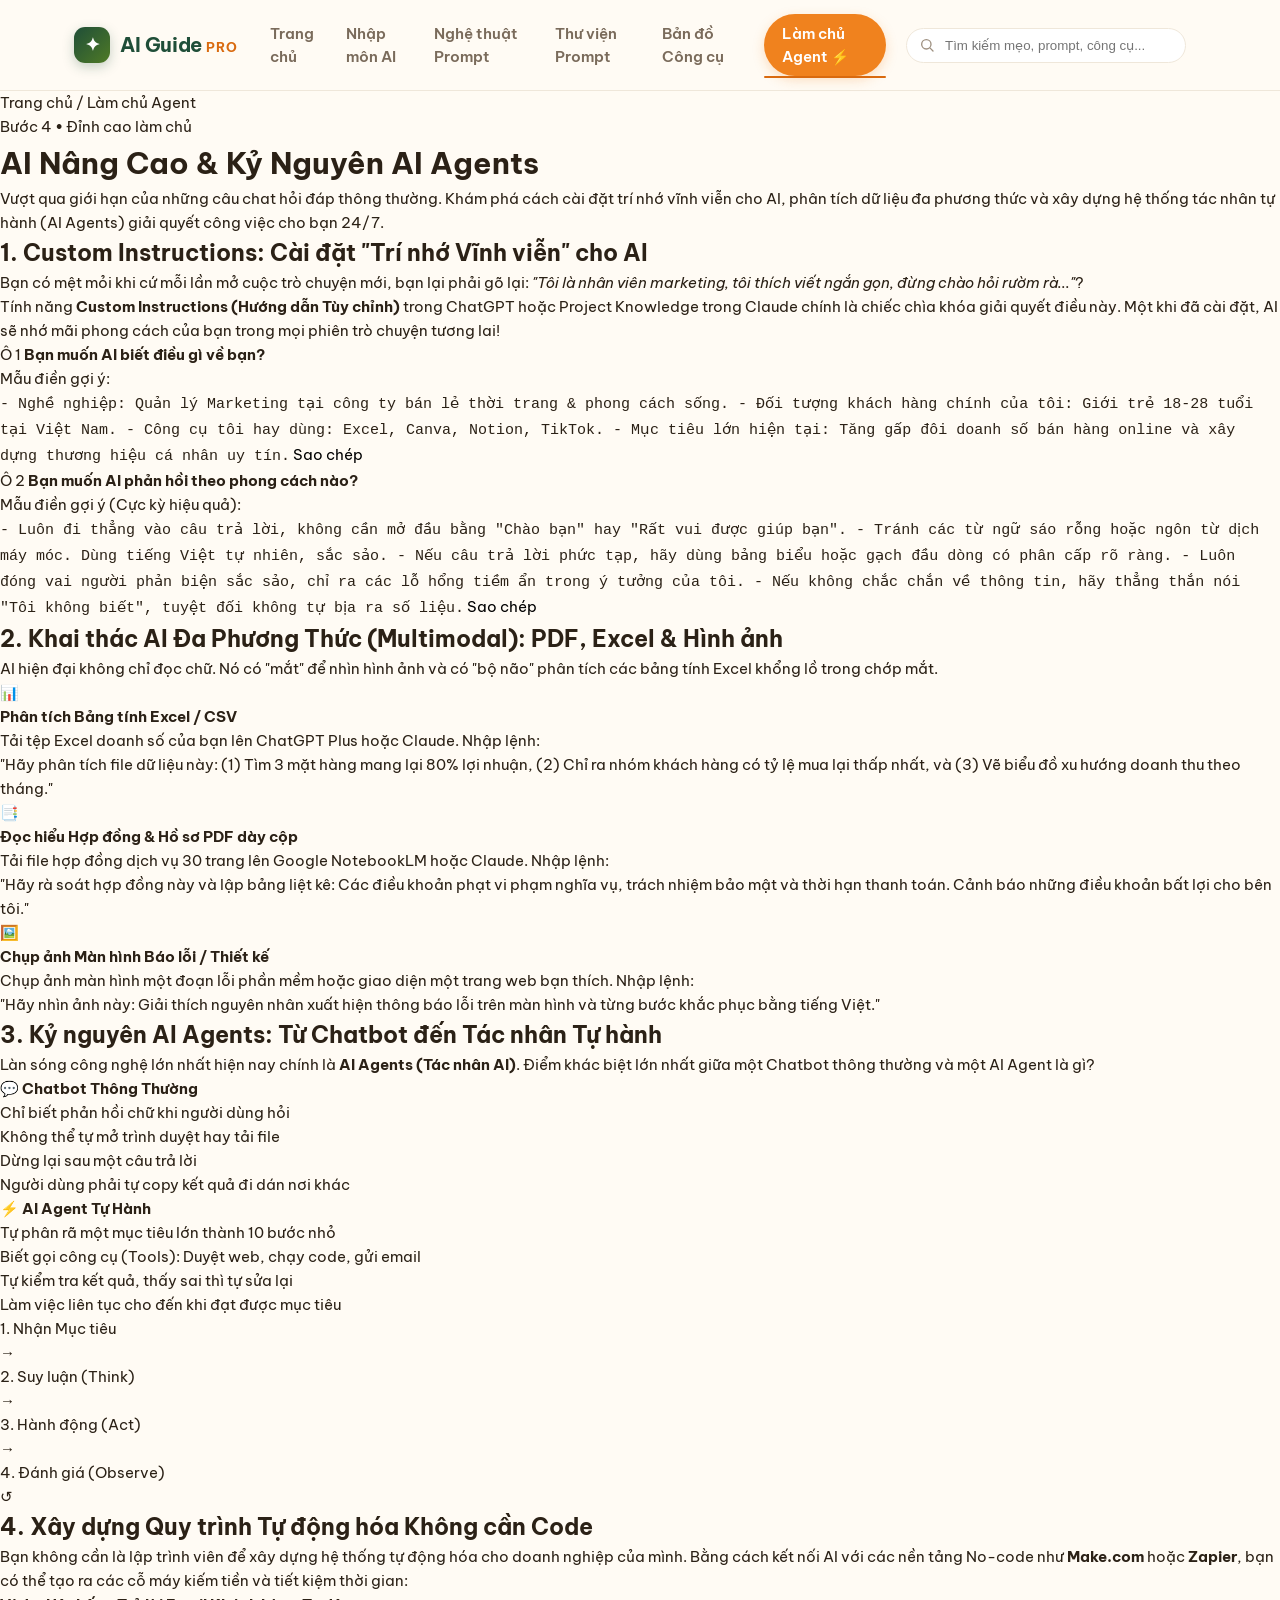
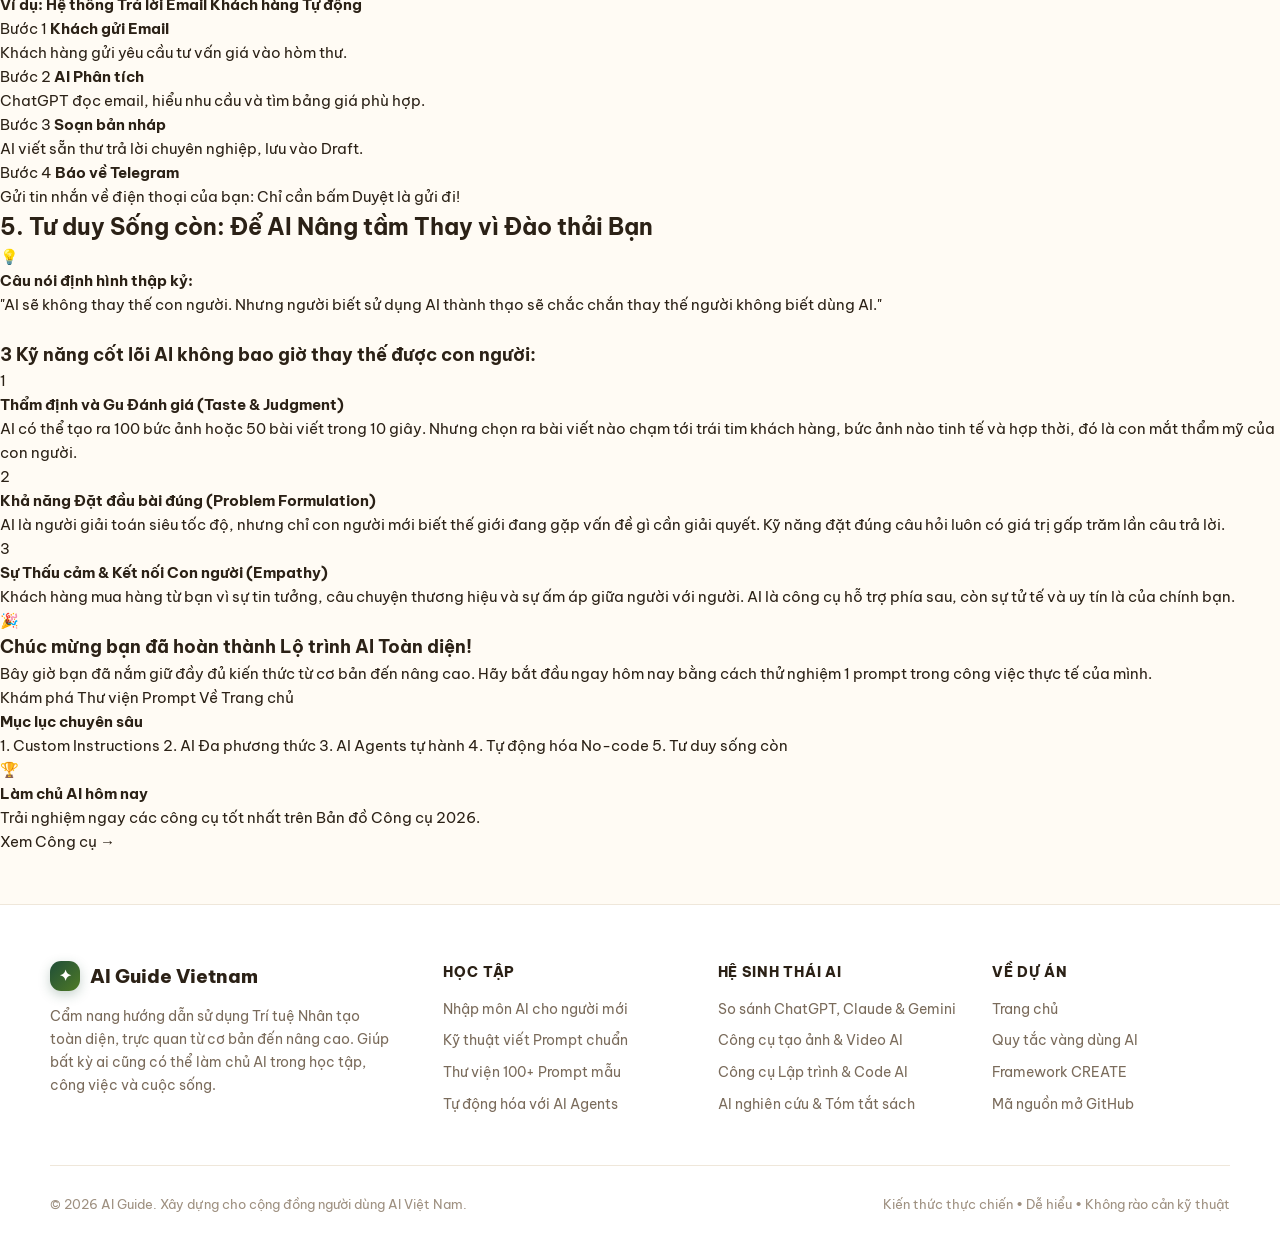
==== pages/advanced.html @ d4b8c60f "feat: complete comprehensive AI guide website with premiernuts UI/UX" ====
<!DOCTYPE html>
<html lang="vi">
<head>
  <meta charset="UTF-8">
  <meta name="viewport" content="width=device-width, initial-scale=1.0, maximum-scale=5.0">
  <title>Làm chủ AI Nâng Cao & AI Agents - AI Guide</title>
  <meta name="description" content="Hướng dẫn chuyên sâu về AI: Cài đặt Custom Instructions, phân tích file PDF & Excel, quy trình tự động hóa không cần code và làm chủ AI Agents tự hành.">
  <link rel="preconnect" href="https://fonts.googleapis.com">
  <link rel="preconnect" href="https://fonts.gstatic.com" crossorigin>
  <link href="https://fonts.googleapis.com/css2?family=Be+Vietnam+Pro:ital,wght@0,400;0,500;0,600;0,700;0,800;1,400;1,600&display=swap" rel="stylesheet">
  <link rel="stylesheet" href="../shared/styles.css">
</head>
<body>

  <!-- FULL-PAGE SPLASH LOADER -->
  <div id="page-loader">
    <div class="loader-box">
      <div class="loader-logo-wrap">
        <div class="brand-icon" style="width:68px;height:68px;font-size:32px;margin:0 auto;box-shadow:0 8px 24px rgba(240,130,30,0.25);">✦</div>
      </div>
      <div class="loader-bar-track">
        <div class="loader-bar-fill" id="loader-bar-fill"></div>
      </div>
      <div class="loader-pct" id="loader-pct">0%</div>
      <div class="loader-text">Đang tải Kiến thức Nâng cao...</div>
    </div>
  </div>

  <!-- SITE HEADER MOUNT -->
  <div id="site-header"></div>

  <!-- MAIN CONTENT -->
  <main class="wrap">

    <!-- PAGE HERO HEADER -->
    <header class="page-header">
      <div class="breadcrumbs">
        <a href="../index.html">Trang chủ</a>
        <span>/</span>
        <span class="curr">Làm chủ Agent</span>
      </div>
      <span class="badge-tag">Bước 4 • Đỉnh cao làm chủ</span>
      <h1 class="page-title">AI Nâng Cao & Kỷ Nguyên AI Agents</h1>
      <p class="page-lead">
        Vượt qua giới hạn của những câu chat hỏi đáp thông thường. Khám phá cách cài đặt trí nhớ vĩnh viễn cho AI, phân tích dữ liệu đa phương thức và xây dựng hệ thống tác nhân tự hành (AI Agents) giải quyết công việc cho bạn 24/7.
      </p>
    </header>

    <!-- CONTENT GRID -->
    <div class="content-grid">

      <!-- MAIN ARTICLE -->
      <article class="article-body">

        <!-- SECTION 1: CUSTOM INSTRUCTIONS -->
        <section id="custom-instructions" class="art-sec">
          <h2>1. Custom Instructions: Cài đặt "Trí nhớ Vĩnh viễn" cho AI</h2>
          <p>
            Bạn có mệt mỏi khi cứ mỗi lần mở cuộc trò chuyện mới, bạn lại phải gõ lại: <i>"Tôi là nhân viên marketing, tôi thích viết ngắn gọn, đừng chào hỏi rườm rà..."</i>?
          </p>
          <p>
            Tính năng <b>Custom Instructions (Hướng dẫn Tùy chỉnh)</b> trong ChatGPT hoặc Project Knowledge trong Claude chính là chiếc chìa khóa giải quyết điều này. Một khi đã cài đặt, AI sẽ nhớ mãi phong cách của bạn trong mọi phiên trò chuyện tương lai!
          </p>

          <div class="ci-guide-box">
            <div class="ci-card">
              <div class="ci-head">
                <span class="ci-num">Ô 1</span>
                <b>Bạn muốn AI biết điều gì về bạn?</b>
              </div>
              <p>Mẫu điền gợi ý:</p>
              <div class="prompt-snippet-box">
                <code>- Nghề nghiệp: Quản lý Marketing tại công ty bán lẻ thời trang & phong cách sống.
- Đối tượng khách hàng chính của tôi: Giới trẻ 18-28 tuổi tại Việt Nam.
- Công cụ tôi hay dùng: Excel, Canva, Notion, TikTok.
- Mục tiêu lớn hiện tại: Tăng gấp đôi doanh số bán hàng online và xây dựng thương hiệu cá nhân uy tín.</code>
                <button class="btn-sm-copy" onclick="copySnippet(this)">Sao chép</button>
              </div>
            </div>

            <div class="ci-card">
              <div class="ci-head">
                <span class="ci-num">Ô 2</span>
                <b>Bạn muốn AI phản hồi theo phong cách nào?</b>
              </div>
              <p>Mẫu điền gợi ý (Cực kỳ hiệu quả):</p>
              <div class="prompt-snippet-box">
                <code>- Luôn đi thẳng vào câu trả lời, không cần mở đầu bằng "Chào bạn" hay "Rất vui được giúp bạn".
- Tránh các từ ngữ sáo rỗng hoặc ngôn từ dịch máy móc. Dùng tiếng Việt tự nhiên, sắc sảo.
- Nếu câu trả lời phức tạp, hãy dùng bảng biểu hoặc gạch đầu dòng có phân cấp rõ ràng.
- Luôn đóng vai người phản biện sắc sảo, chỉ ra các lỗ hổng tiềm ẩn trong ý tưởng của tôi.
- Nếu không chắc chắn về thông tin, hãy thẳng thắn nói "Tôi không biết", tuyệt đối không tự bịa ra số liệu.</code>
                <button class="btn-sm-copy" onclick="copySnippet(this)">Sao chép</button>
              </div>
            </div>
          </div>
        </section>

        <!-- SECTION 2: MULTIMODAL AI -->
        <section id="multimodal" class="art-sec">
          <h2>2. Khai thác AI Đa Phương Thức (Multimodal): PDF, Excel & Hình ảnh</h2>
          <p>
            AI hiện đại không chỉ đọc chữ. Nó có "mắt" để nhìn hình ảnh và có "bộ não" phân tích các bảng tính Excel khổng lồ trong chớp mắt.
          </p>

          <div class="multi-grid">
            <div class="multi-card">
              <div class="mc-icon">📊</div>
              <h4>Phân tích Bảng tính Excel / CSV</h4>
              <p>Tải tệp Excel doanh số của bạn lên ChatGPT Plus hoặc Claude. Nhập lệnh:</p>
              <div class="mc-code">
                "Hãy phân tích file dữ liệu này: (1) Tìm 3 mặt hàng mang lại 80% lợi nhuận, (2) Chỉ ra nhóm khách hàng có tỷ lệ mua lại thấp nhất, và (3) Vẽ biểu đồ xu hướng doanh thu theo tháng."
              </div>
            </div>

            <div class="multi-card">
              <div class="mc-icon">📑</div>
              <h4>Đọc hiểu Hợp đồng & Hồ sơ PDF dày cộp</h4>
              <p>Tải file hợp đồng dịch vụ 30 trang lên Google NotebookLM hoặc Claude. Nhập lệnh:</p>
              <div class="mc-code">
                "Hãy rà soát hợp đồng này và lập bảng liệt kê: Các điều khoản phạt vi phạm nghĩa vụ, trách nhiệm bảo mật và thời hạn thanh toán. Cảnh báo những điều khoản bất lợi cho bên tôi."
              </div>
            </div>

            <div class="multi-card">
              <div class="mc-icon">🖼️</div>
              <h4>Chụp ảnh Màn hình Báo lỗi / Thiết kế</h4>
              <p>Chụp ảnh màn hình một đoạn lỗi phần mềm hoặc giao diện một trang web bạn thích. Nhập lệnh:</p>
              <div class="mc-code">
                "Hãy nhìn ảnh này: Giải thích nguyên nhân xuất hiện thông báo lỗi trên màn hình và từng bước khắc phục bằng tiếng Việt."
              </div>
            </div>
          </div>
        </section>

        <!-- SECTION 3: AI AGENTS -->
        <section id="ai-agents" class="art-sec">
          <h2>3. Kỷ nguyên AI Agents: Từ Chatbot đến Tác nhân Tự hành</h2>
          <p>
            Làn sóng công nghệ lớn nhất hiện nay chính là <b>AI Agents (Tác nhân AI)</b>. Điểm khác biệt lớn nhất giữa một Chatbot thông thường và một AI Agent là gì?
          </p>

          <div class="agent-compare-table">
            <div class="act-col chat">
              <h4>💬 Chatbot Thông Thường</h4>
              <ul>
                <li>Chỉ biết phản hồi chữ khi người dùng hỏi</li>
                <li>Không thể tự mở trình duyệt hay tải file</li>
                <li>Dừng lại sau một câu trả lời</li>
                <li>Người dùng phải tự copy kết quả đi dán nơi khác</li>
              </ul>
            </div>
            <div class="act-col agent">
              <h4>⚡ AI Agent Tự Hành</h4>
              <ul>
                <li>Tự phân rã một mục tiêu lớn thành 10 bước nhỏ</li>
                <li>Biết gọi công cụ (Tools): Duyệt web, chạy code, gửi email</li>
                <li>Tự kiểm tra kết quả, thấy sai thì tự sửa lại</li>
                <li>Làm việc liên tục cho đến khi đạt được mục tiêu</li>
              </ul>
            </div>
          </div>

          <div class="agent-loop-diagram">
            <div class="ald-step">1. Nhận Mục tiêu</div>
            <div class="ald-arrow">→</div>
            <div class="ald-step">2. Suy luận (Think)</div>
            <div class="ald-arrow">→</div>
            <div class="ald-step">3. Hành động (Act)</div>
            <div class="ald-arrow">→</div>
            <div class="ald-step">4. Đánh giá (Observe)</div>
            <div class="ald-arrow">↺</div>
          </div>
        </section>

        <!-- SECTION 4: NO-CODE AI WORKFLOWS -->
        <section id="no-code" class="art-sec">
          <h2>4. Xây dựng Quy trình Tự động hóa Không cần Code</h2>
          <p>
            Bạn không cần là lập trình viên để xây dựng hệ thống tự động hóa cho doanh nghiệp của mình. Bằng cách kết nối AI với các nền tảng No-code như <b>Make.com</b> hoặc <b>Zapier</b>, bạn có thể tạo ra các cỗ máy kiếm tiền và tiết kiệm thời gian:
          </p>

          <div class="workflow-sample-card">
            <h4>Ví dụ: Hệ thống Trả lời Email Khách hàng Tự động</h4>
            <div class="wf-flow">
              <div class="wf-node">
                <span class="wf-badge">Bước 1</span>
                <b>Khách gửi Email</b>
                <p>Khách hàng gửi yêu cầu tư vấn giá vào hòm thư.</p>
              </div>
              <div class="wf-node">
                <span class="wf-badge">Bước 2</span>
                <b>AI Phân tích</b>
                <p>ChatGPT đọc email, hiểu nhu cầu và tìm bảng giá phù hợp.</p>
              </div>
              <div class="wf-node">
                <span class="wf-badge">Bước 3</span>
                <b>Soạn bản nháp</b>
                <p>AI viết sẵn thư trả lời chuyên nghiệp, lưu vào Draft.</p>
              </div>
              <div class="wf-node">
                <span class="wf-badge">Bước 4</span>
                <b>Báo về Telegram</b>
                <p>Gửi tin nhắn về điện thoại của bạn: Chỉ cần bấm Duyệt là gửi đi!</p>
              </div>
            </div>
          </div>
        </section>

        <!-- SECTION 5: THƯƠNG HIỆU CÁ NHÂN & TƯ DUY KỶ NGUYÊN AI -->
        <section id="tu-duy" class="art-sec">
          <h2>5. Tư duy Sống còn: Để AI Nâng tầm Thay vì Đào thải Bạn</h2>
          <div class="callout success">
            <div class="callout-icon">💡</div>
            <div class="callout-content">
              <b>Câu nói định hình thập kỷ:</b>
              <p>"AI sẽ không thay thế con người. Nhưng người biết sử dụng AI thành thạo sẽ chắc chắn thay thế người không biết dùng AI."</p>
            </div>
          </div>

          <h3 style="margin-top:24px;">3 Kỹ năng cốt lõi AI không bao giờ thay thế được con người:</h3>
          <div class="skills-future-grid">
            <div class="sf-card">
              <span class="sf-num">1</span>
              <h4>Thẩm định và Gu Đánh giá (Taste & Judgment)</h4>
              <p>AI có thể tạo ra 100 bức ảnh hoặc 50 bài viết trong 10 giây. Nhưng chọn ra bài viết nào chạm tới trái tim khách hàng, bức ảnh nào tinh tế và hợp thời, đó là con mắt thẩm mỹ của con người.</p>
            </div>

            <div class="sf-card">
              <span class="sf-num">2</span>
              <h4>Khả năng Đặt đầu bài đúng (Problem Formulation)</h4>
              <p>AI là người giải toán siêu tốc độ, nhưng chỉ con người mới biết thế giới đang gặp vấn đề gì cần giải quyết. Kỹ năng đặt đúng câu hỏi luôn có giá trị gấp trăm lần câu trả lời.</p>
            </div>

            <div class="sf-card">
              <span class="sf-num">3</span>
              <h4>Sự Thấu cảm & Kết nối Con người (Empathy)</h4>
              <p>Khách hàng mua hàng từ bạn vì sự tin tưởng, câu chuyện thương hiệu và sự ấm áp giữa người với người. AI là công cụ hỗ trợ phía sau, còn sự tử tế và uy tín là của chính bạn.</p>
            </div>
          </div>
        </section>

        <!-- COMPLETION CONGRATS CARD -->
        <div class="congrats-card">
          <div class="cc-icon">🎉</div>
          <h3>Chúc mừng bạn đã hoàn thành Lộ trình AI Toàn diện!</h3>
          <p>Bây giờ bạn đã nắm giữ đầy đủ kiến thức từ cơ bản đến nâng cao. Hãy bắt đầu ngay hôm nay bằng cách thử nghiệm 1 prompt trong công việc thực tế của mình.</p>
          <div class="cc-actions">
            <a href="prompt-library.html" class="btn btn-primary">Khám phá Thư viện Prompt</a>
            <a href="../index.html" class="btn btn-secondary">Về Trang chủ</a>
          </div>
        </div>

      </article>

      <!-- SIDEBAR TOC -->
      <aside class="sidebar-toc">
        <div class="toc-sticky">
          <h4 class="toc-title">Mục lục chuyên sâu</h4>
          <nav class="toc-links">
            <a href="#custom-instructions" class="toc-link">1. Custom Instructions</a>
            <a href="#multimodal" class="toc-link">2. AI Đa phương thức</a>
            <a href="#ai-agents" class="toc-link">3. AI Agents tự hành</a>
            <a href="#no-code" class="toc-link">4. Tự động hóa No-code</a>
            <a href="#tu-duy" class="toc-link">5. Tư duy sống còn</a>
          </nav>

          <div class="sidebar-help-card">
            <div class="sh-icon">🏆</div>
            <b>Làm chủ AI hôm nay</b>
            <p>Trải nghiệm ngay các công cụ tốt nhất trên Bản đồ Công cụ 2026.</p>
            <a href="tools.html" class="sh-btn">Xem Công cụ →</a>
          </div>
        </div>
      </aside>

    </div>

  </main>

  <!-- SITE FOOTER MOUNT -->
  <div id="site-footer"></div>

  <!-- MOBILE BOTTOM NAV MOUNT -->
  <div id="site-bottom-nav"></div>

  <!-- SCRIPTS -->
  <script src="../shared/site-shell.js"></script>
  <script>
    function copySnippet(btn) {
      const code = btn.previousElementSibling?.textContent;
      if (code) {
        copyText(code.trim(), 'Đã sao chép cấu hình vào bộ nhớ tạm!');
      }
    }
  </script>
</body>
</html>
---- shared/styles.css ----
/* ===================================================================
   AI GUIDE - DESIGN SYSTEM & GLOBAL STYLES
   Inspired by premiernuts.vn: Warm cream theme, forest green & orange accents,
   clean typography, card layouts, mobile floating bottom nav & splash loader.
   =================================================================== */

:root {
  --cream: #FFFBF4;
  --paper: #FFFFFF;
  --line: #EFE7DA;
  --line-strong: #E2D7C5;
  --ink: #2B2116;
  --ink-soft: #7A6B5B;
  --ink-light: #9E9080;
  
  --green-dark: #1F4E38;
  --green: #4F7A26;
  --green-mist: #EBF5DF;
  --green-light: #F4F9EE;
  
  --orange: #F0821E;
  --orange-dark: #D96A0F;
  --orange-light: #FFF3E0;
  --orange-mist: #FDEED9;

  --purple-mist: #F4EDFD;
  --purple-dark: #6D28D9;
  --blue-mist: #E8F4FD;
  --blue-dark: #0369A1;
  --gold-mist: #FEF9E7;
  
  --shadow-sm: 0 2px 8px -2px rgba(43, 33, 22, 0.06);
  --shadow: 0 10px 30px -10px rgba(43, 33, 22, 0.08), 0 2px 6px -2px rgba(43, 33, 22, 0.04);
  --shadow-hover: 0 16px 36px -12px rgba(43, 33, 22, 0.14), 0 4px 10px -3px rgba(43, 33, 22, 0.06);
  --radius-sm: 10px;
  --radius-md: 16px;
  --radius-lg: 24px;
  --radius-full: 999px;
}

/* ---------- RESET & BASE ---------- */
*, *::before, *::after {
  box-sizing: border-box;
  margin: 0;
  padding: 0;
}

html {
  scroll-behavior: smooth;
  -webkit-text-size-adjust: 100%;
}

body {
  font-family: 'Be Vietnam Pro', -apple-system, BlinkMacSystemFont, 'Segoe UI', Roboto, sans-serif;
  background: var(--cream);
  color: var(--ink);
  line-height: 1.6;
  font-size: 15px;
  -webkit-font-smoothing: antialiased;
  -moz-osx-font-smoothing: grayscale;
  padding-bottom: 78px;
}

a {
  color: inherit;
  text-decoration: none;
}

button {
  font: inherit;
  border: none;
  background: none;
  cursor: pointer;
}

img, svg {
  display: block;
}

/* ================= FULL-PAGE SPLASH LOADER ================= */
#page-loader {
  position: fixed;
  top: 0; left: 0; right: 0; bottom: 0;
  width: 100vw;
  height: 100vh;
  height: 100dvh;
  z-index: 100000;
  background: var(--cream);
  display: flex;
  align-items: center;
  justify-content: center;
  flex-direction: column;
  box-sizing: border-box;
  transition: opacity 0.4s cubic-bezier(0.4, 0, 0.2, 1), transform 0.4s cubic-bezier(0.4, 0, 0.2, 1), visibility 0.4s;
  visibility: visible;
  opacity: 1;
  pointer-events: auto;
}

#page-loader.loader-hidden {
  opacity: 0;
  transform: scale(1.03);
  visibility: hidden;
  pointer-events: none;
}

.loader-box {
  display: flex;
  flex-direction: column;
  align-items: center;
  text-align: center;
  padding: 24px;
  max-width: 320px;
  margin-top: -55px; /* Optical center lift */
}

@media (min-width: 840px) {
  .loader-box { margin-top: -6vh; }
}

.loader-logo-wrap {
  position: relative;
  margin-bottom: 22px;
}

.loader-logo {
  height: 72px;
  width: auto;
  aspect-ratio: 487 / 234;
  object-fit: contain;
  animation: loaderPulse 1.6s ease-in-out infinite;
}

@media (min-width: 840px) {
  .loader-logo { height: 84px; }
}

@keyframes loaderPulse {
  0%, 100% { transform: scale(1); filter: drop-shadow(0 4px 10px rgba(43,33,22,0.06)); }
  50% { transform: scale(1.05); filter: drop-shadow(0 8px 18px rgba(240,130,30,0.22)); }
}

.loader-bar-track {
  width: 190px;
  height: 7px;
  background: rgba(43, 33, 22, 0.08);
  border-radius: 999px;
  overflow: hidden;
  margin-bottom: 12px;
  box-shadow: inset 0 1px 2px rgba(0,0,0,0.06);
}

.loader-bar-fill {
  height: 100%;
  width: 0%;
  background: linear-gradient(90deg, var(--orange), var(--green));
  border-radius: 999px;
  box-shadow: 0 0 8px rgba(240, 130, 30, 0.4);
  transition: width 0.08s linear;
}

.loader-pct {
  font-size: 23px;
  font-weight: 800;
  color: var(--orange-dark);
  letter-spacing: -0.02em;
  line-height: 1;
  font-feature-settings: "tnum";
  font-variant-numeric: tabular-nums;
  margin-bottom: 6px;
}

.loader-text {
  font-size: 13.5px;
  font-weight: 600;
  color: var(--ink-soft);
  letter-spacing: 0.04em;
  margin: 0;
}

/* ---------- APP TOP PROGRESS BAR ---------- */
#app-progress-bar {
  position: fixed;
  top: 0; left: 0;
  height: 3px;
  width: 0%;
  background: linear-gradient(90deg, var(--orange), var(--green));
  z-index: 9999;
  pointer-events: none;
  box-shadow: 0 0 10px rgba(240,130,30,0.5);
  transition: width 0.28s cubic-bezier(0.4, 0, 0.2, 1), opacity 0.25s ease;
}

/* ---------- TOAST NOTIFICATION ---------- */
.toast-wrap {
  position: fixed;
  bottom: 88px;
  left: 50%;
  transform: translateX(-50%) translateY(20px);
  z-index: 99999;
  background: var(--ink);
  color: #fff;
  padding: 12px 20px;
  border-radius: 999px;
  font-size: 13.5px;
  font-weight: 600;
  display: flex;
  align-items: center;
  gap: 10px;
  box-shadow: 0 12px 30px rgba(0,0,0,0.22);
  opacity: 0;
  pointer-events: none;
  transition: all 0.25s cubic-bezier(0.2, 0.8, 0.2, 1);
}

.toast-wrap.is-visible {
  opacity: 1;
  transform: translateX(-50%) translateY(0);
}

.toast-wrap svg {
  color: #8FC53E;
  flex-shrink: 0;
}

/* ================= HEADER ================= */
header.site {
  position: sticky;
  top: 0;
  z-index: 80;
  background: rgba(255, 251, 244, 0.94);
  border-bottom: 1px solid var(--line);
  backdrop-filter: blur(12px);
  -webkit-backdrop-filter: blur(12px);
  transition: all 0.25s ease;
}

.header-row {
  max-width: 1180px;
  margin: 0 auto;
  padding: 14px 24px;
  display: flex;
  align-items: center;
  gap: 20px;
  position: relative;
}

.brand {
  display: flex;
  align-items: center;
  gap: 10px;
  flex-shrink: 0;
  font-weight: 800;
  font-size: 20px;
  letter-spacing: -0.02em;
  color: var(--ink);
}

.brand-icon {
  width: 36px;
  height: 36px;
  border-radius: 11px;
  background: linear-gradient(135deg, var(--green-dark), var(--green));
  color: #fff;
  display: flex;
  align-items: center;
  justify-content: center;
  font-size: 18px;
  box-shadow: 0 4px 12px rgba(31, 78, 56, 0.25);
}

.brand-name {
  display: flex;
  align-items: baseline;
  gap: 4px;
}

.brand-name b {
  color: var(--green-dark);
}

.brand-name span {
  font-size: 13px;
  font-weight: 700;
  color: var(--orange-dark);
  text-transform: uppercase;
  letter-spacing: 0.08em;
}

nav.main-nav {
  display: none;
  align-items: center;
  gap: 24px;
  font-weight: 600;
  font-size: 14.5px;
  color: var(--ink-soft);
  margin-left: 10px;
}

nav.main-nav a {
  padding: 6px 2px;
  position: relative;
  transition: color 0.2s ease;
}

nav.main-nav a:hover,
nav.main-nav a.active {
  color: var(--orange-dark);
}

nav.main-nav a.active::after {
  content: "";
  position: absolute;
  bottom: -2px;
  left: 0; right: 0;
  height: 2px;
  background: var(--orange-dark);
  border-radius: 999px;
}

nav.main-nav a.cta-nav {
  background: var(--orange);
  color: #fff !important;
  padding: 8px 18px;
  border-radius: 999px;
  box-shadow: 0 4px 12px rgba(240, 130, 30, 0.25);
  transition: background 0.2s ease, transform 0.2s ease;
}

nav.main-nav a.cta-nav:hover {
  background: var(--orange-dark);
  transform: translateY(-1px);
}

/* Header Search */
.search-box {
  margin-left: auto;
  position: relative;
  width: 100%;
  max-width: 280px;
  display: flex;
  align-items: center;
}

.search-box input {
  width: 100%;
  background: var(--paper);
  border: 1px solid var(--line);
  border-radius: 999px;
  padding: 9px 16px 9px 38px;
  font: 500 13.5px inherit;
  color: var(--ink);
  outline: none;
  transition: border-color 0.2s ease, box-shadow 0.2s ease;
}

.search-box input:focus {
  border-color: var(--orange);
  box-shadow: 0 0 0 3px rgba(240, 130, 30, 0.15);
}

.search-box > svg {
  position: absolute;
  left: 13px;
  color: var(--ink-light);
  pointer-events: none;
}

.search-suggestions {
  position: absolute;
  top: calc(100% + 8px);
  left: 0;
  right: 0;
  background: var(--paper);
  border: 1px solid var(--line);
  border-radius: var(--radius-md);
  padding: 8px 0;
  box-shadow: var(--shadow-hover);
  z-index: 100;
  max-height: 340px;
  overflow-y: auto;
}

.search-suggestion-item {
  display: flex;
  align-items: center;
  justify-content: space-between;
  padding: 10px 16px;
  font-size: 13.5px;
  color: var(--ink);
  cursor: pointer;
  transition: background 0.15s ease;
}

.search-suggestion-item:hover,
.search-suggestion-item.is-selected {
  background: var(--cream);
  color: var(--orange-dark);
}

.search-suggestion-item span.s-tag {
  font-size: 11px;
  font-weight: 700;
  color: var(--ink-soft);
  background: var(--line);
  padding: 2px 8px;
  border-radius: 999px;
}

.header-actions {
  display: flex;
  align-items: center;
  gap: 10px;
}

.mobile-search-btn {
  display: flex;
  align-items: center;
  justify-content: center;
  width: 40px;
  height: 40px;
  border-radius: 50%;
  color: var(--ink);
}

@media (min-width: 840px) {
  nav.main-nav { display: flex; }
  .mobile-search-btn { display: none; }
}

@media (max-width: 839px) {
  .brand { margin-right: auto; }
  .search-box {
    display: none;
    position: absolute;
    top: calc(100% + 4px);
    left: 16px; right: 16px;
    max-width: none;
    z-index: 90;
    box-shadow: var(--shadow);
  }
  .search-box.is-open { display: flex; }
}

/* ================= MOBILE BOTTOM NAV ================= */
.bottom-nav {
  position: fixed;
  bottom: calc(18px + env(safe-area-inset-bottom, 0px));
  left: 50%;
  transform: translateX(-50%);
  z-index: 75;
  display: flex;
  justify-content: space-between;
  align-items: center;
  width: min(92%, 430px);
  background: rgba(255, 255, 255, 0.96);
  border: 1px solid var(--line);
  border-radius: 20px;
  padding: 8px 12px;
  box-shadow: 0 8px 24px -6px rgba(43, 33, 22, 0.18), 0 2px 6px -2px rgba(43, 33, 22, 0.08);
  backdrop-filter: blur(12px);
  -webkit-backdrop-filter: blur(12px);
  transition: transform 0.3s cubic-bezier(0.4, 0, 0.2, 1);
}

.bottom-nav.nav-hidden {
  transform: translate(-50%, calc(100% + 32px));
}

.bn-item {
  display: flex;
  flex-direction: column;
  align-items: center;
  justify-content: center;
  gap: 4px;
  font-size: 11px;
  font-weight: 700;
  color: var(--ink-soft);
  flex: 1;
  padding: 4px 0;
  transition: color 0.18s ease;
}

.bn-item svg {
  width: 19px;
  height: 19px;
  transition: transform 0.2s ease;
}

.bn-item.active {
  color: var(--orange-dark);
}

.bn-item.active svg {
  transform: scale(1.12);
}

@media (max-width: 839px) {
  body { padding-bottom: calc(88px + env(safe-area-inset-bottom, 0px)); }
}

@media (min-width: 840px) {
  .bottom-nav { display: none; }
  body { padding-bottom: 0; }
}

/* ================= SECTION COMMON ================= */
.sec {
  padding: 36px 24px;
  max-width: 1180px;
  margin: 0 auto;
}

.sec-head {
  display: flex;
  align-items: flex-end;
  justify-content: space-between;
  gap: 16px;
  margin-bottom: 24px;
}

.sec-head h2 {
  font-size: clamp(24px, 3.5vw, 34px);
  font-weight: 800;
  letter-spacing: -0.02em;
  line-height: 1.18;
  color: var(--ink);
}

.sec-head p {
  color: var(--ink-soft);
  font-size: 15px;
  margin-top: 6px;
  max-width: 620px;
}

.detail-kicker {
  font-size: 12px;
  font-weight: 800;
  letter-spacing: 0.12em;
  color: var(--orange-dark);
  text-transform: uppercase;
  display: block;
  margin-bottom: 6px;
}

.see-all {
  font-size: 14px;
  font-weight: 700;
  color: var(--orange-dark);
  white-space: nowrap;
  display: inline-flex;
  align-items: center;
  gap: 4px;
  transition: transform 0.2s ease;
}

.see-all:hover {
  transform: translateX(3px);
}

@media (max-width: 839px) {
  .sec { padding: 26px 18px; }
  .sec-head { flex-direction: column; align-items: flex-start; gap: 10px; margin-bottom: 16px; }
  .sec-head h2 { font-size: 20px; line-height: 1.28; }
  .sec-head p { font-size: 13.5px; }
}

/* Buttons */
.cta-btn {
  display: inline-flex;
  align-items: center;
  justify-content: center;
  gap: 8px;
  background: var(--orange);
  color: #fff;
  font-size: 14px;
  font-weight: 700;
  padding: 12px 22px;
  border-radius: var(--radius-full);
  box-shadow: 0 4px 14px rgba(240, 130, 30, 0.28);
  transition: all 0.2s cubic-bezier(0.4, 0, 0.2, 1);
}

.cta-btn:hover {
  background: var(--orange-dark);
  transform: translateY(-2px);
  box-shadow: 0 8px 20px rgba(240, 130, 30, 0.35);
}

.cta-btn.secondary {
  background: var(--paper);
  color: var(--ink);
  border: 1px solid var(--line);
  box-shadow: var(--shadow-sm);
}

.cta-btn.secondary:hover {
  background: var(--cream);
  border-color: var(--line-strong);
  color: var(--orange-dark);
}

.cta-btn.green {
  background: var(--green-dark);
  box-shadow: 0 4px 14px rgba(31, 78, 56, 0.25);
}

.cta-btn.green:hover {
  background: #173d2b;
}

/* ================= HERO SECTION ================= */
.hero {
  padding: 24px 24px 8px;
  max-width: 1180px;
  margin: 0 auto;
}

.hero-card {
  position: relative;
  overflow: hidden;
  background: var(--green-dark);
  border-radius: 32px;
  display: grid;
  grid-template-columns: 1fr;
  align-items: center;
  padding: 40px 28px 0;
  animation: heroEnter 0.7s cubic-bezier(0.2, 0.75, 0.25, 1) both;
}

.hero-card::before {
  content: "";
  position: absolute;
  inset: 0;
  background:
    radial-gradient(580px 380px at 85% 20%, rgba(143, 197, 62, 0.55), transparent 60%),
    radial-gradient(420px 300px at 10% 90%, rgba(240, 130, 30, 0.35), transparent 65%);
}

.hero-text {
  position: relative;
  z-index: 2;
  color: #fff;
  max-width: 540px;
}

.hero-badge {
  display: inline-flex;
  align-items: center;
  gap: 8px;
  background: rgba(255, 255, 255, 0.14);
  border: 1px solid rgba(255, 255, 255, 0.3);
  padding: 7px 14px 7px 8px;
  border-radius: var(--radius-full);
  font-size: 13px;
  font-weight: 600;
  margin-bottom: 18px;
}

.hero-badge span.spark {
  width: 22px;
  height: 22px;
  border-radius: 50%;
  background: var(--orange);
  display: flex;
  align-items: center;
  justify-content: center;
  font-size: 12px;
}

.hero-text h1 {
  font-size: clamp(32px, 5vw, 48px);
  line-height: 1.12;
  font-weight: 800;
  letter-spacing: -0.025em;
  margin-bottom: 16px;
}

.hero-text p {
  font-size: 16px;
  line-height: 1.65;
  color: rgba(255, 255, 255, 0.85);
  margin-bottom: 26px;
}

.hero-ctas {
  display: flex;
  gap: 12px;
  flex-wrap: wrap;
  margin-bottom: 34px;
}

.hero-ctas .cta-btn.light {
  background: #fff;
  color: var(--green-dark);
}

.hero-ctas .cta-btn.light:hover {
  background: #f4fbf5;
}

.hero-ctas .cta-btn.outline {
  background: transparent;
  color: #fff;
  border: 1.5px solid rgba(255, 255, 255, 0.5);
  box-shadow: none;
}

.hero-ctas .cta-btn.outline:hover {
  background: rgba(255, 255, 255, 0.1);
  border-color: #fff;
}

.hero-stats {
  display: flex;
  gap: 28px;
  flex-wrap: wrap;
  position: relative;
  z-index: 2;
}

.hero-stats div b {
  display: block;
  font-size: 22px;
  font-weight: 800;
  color: #fff;
}

.hero-stats div span {
  font-size: 12.5px;
  color: rgba(255, 255, 255, 0.75);
}

.hero-art {
  position: relative;
  z-index: 2;
  height: 240px;
  display: flex;
  align-items: flex-end;
  justify-content: center;
}

.hero-art svg {
  max-width: 100%;
  height: auto;
}

@media (min-width: 840px) {
  .hero-btn-mobile { display: none !important; }
  .hero-quick-cats { display: none !important; }
  .hero-card {
    grid-template-columns: 1.1fr 0.9fr;
    padding: 34px 24px 34px 52px;
    min-height: 420px;
  }
  .hero-art { height: 100%; margin-top: 0; }
}

/* Mobile Hero Banner & Quick Launcher */
@media (max-width: 839px) {
  .hero-btn-desktop { display: none !important; }
  .hero-btn-mobile { display: inline-flex !important; }
  .hero { padding: 12px 16px 0; }
  .hero-card {
    display: flex;
    flex-direction: row;
    align-items: center;
    justify-content: space-between;
    gap: 12px;
    padding: 14px 18px;
    min-height: 112px;
    border-radius: 20px;
    position: relative;
    overflow: hidden;
  }
  .hero-text {
    flex: 1;
    min-width: 0;
    z-index: 2;
    display: flex;
    flex-direction: column;
    align-items: flex-start;
  }
  .hero-badge {
    font-size: 10px;
    font-weight: 700;
    padding: 3px 8px 3px 6px;
    margin-bottom: 5px;
    gap: 5px;
    border-radius: 999px;
  }
  .hero-badge span.spark { width: 14px; height: 14px; font-size: 9px; }
  .hero-text h1 {
    font-size: 15px;
    line-height: 1.25;
    font-weight: 800;
    letter-spacing: -0.02em;
    margin: 0 0 7px;
    color: #fff;
  }
  .hero-text p { display: none; }
  .hero-ctas { margin-bottom: 0; gap: 0; }
  .hero-ctas .cta-btn.light {
    font-size: 11px;
    font-weight: 700;
    padding: 5px 12px;
    border-radius: 999px;
  }
  .hero-ctas .cta-btn.outline { display: none; }
  .hero-stats { display: none; }
  .hero-art {
    position: relative;
    z-index: 2;
    width: 86px;
    height: 80px;
    margin: 0;
    display: flex;
    align-items: center;
    justify-content: center;
    flex-shrink: 0;
  }
  .hero-art svg {
    width: 86px;
    height: 80px;
    object-fit: contain;
    transform: scale(1.15);
  }

  /* Quick Launcher Icons */
  .hero-quick-cats {
    display: flex;
    justify-content: space-between;
    align-items: flex-start;
    gap: 8px;
    padding: 14px 2px 4px;
    overflow-x: auto;
    scrollbar-width: none;
    -webkit-overflow-scrolling: touch;
  }
  .hero-quick-cats::-webkit-scrollbar { display: none; }
  .hqc-item {
    display: flex;
    flex-direction: column;
    align-items: center;
    gap: 6px;
    text-decoration: none;
    color: var(--ink);
    flex: 1;
    min-width: 56px;
    transition: transform 0.15s ease;
  }
  .hqc-item:active { transform: scale(0.92); }
  .hqc-icon {
    width: 44px;
    height: 44px;
    border-radius: 14px;
    display: flex;
    align-items: center;
    justify-content: center;
    font-size: 20px;
    background: var(--paper);
    border: 1px solid var(--line);
    box-shadow: 0 2px 8px -2px rgba(43,33,22,0.06);
  }
  .hqc-item span:last-child {
    font-size: 10.5px;
    font-weight: 600;
    line-height: 1.2;
    text-align: center;
    color: var(--ink);
    white-space: nowrap;
  }
}

/* ================= CARDS & GRIDS ================= */
.grid-cards-3 {
  display: grid;
  grid-template-columns: repeat(auto-fit, minmax(300px, 1fr));
  gap: 20px;
}

.card {
  background: var(--paper);
  border: 1px solid var(--line);
  border-radius: var(--radius-lg);
  padding: 24px;
  box-shadow: var(--shadow-sm);
  transition: all 0.25s cubic-bezier(0.2, 0.8, 0.2, 1);
  display: flex;
  flex-direction: column;
  position: relative;
}

.card:hover {
  transform: translateY(-3px);
  box-shadow: var(--shadow-hover);
  border-color: var(--line-strong);
}

.card-tag {
  display: inline-flex;
  align-items: center;
  gap: 6px;
  font-size: 11px;
  font-weight: 800;
  text-transform: uppercase;
  letter-spacing: 0.08em;
  padding: 4px 10px;
  border-radius: var(--radius-full);
  width: fit-content;
  margin-bottom: 14px;
}

.tag-green { background: var(--green-mist); color: var(--green-dark); }
.tag-orange { background: var(--orange-mist); color: var(--orange-dark); }
.tag-purple { background: var(--purple-mist); color: var(--purple-dark); }
.tag-blue { background: var(--blue-mist); color: var(--blue-dark); }

.card-title {
  font-size: 18px;
  font-weight: 800;
  letter-spacing: -0.015em;
  margin-bottom: 8px;
  color: var(--ink);
}

.card-desc {
  font-size: 14px;
  line-height: 1.6;
  color: var(--ink-soft);
  margin-bottom: 18px;
  flex-grow: 1;
}

/* ================= PROMPT BUILDER INTERACTIVE ================= */
.builder-wrap {
  background: var(--paper);
  border: 1px solid var(--line);
  border-radius: 28px;
  padding: 32px;
  box-shadow: var(--shadow);
  display: grid;
  grid-template-columns: 1fr;
  gap: 32px;
}

@media (min-width: 900px) {
  .builder-wrap {
    grid-template-columns: 1.15fr 0.85fr;
    padding: 38px 44px;
  }
}

.builder-controls {
  display: flex;
  flex-direction: column;
  gap: 20px;
}

.form-group {
  display: flex;
  flex-direction: column;
  gap: 8px;
}

.form-label {
  font-size: 13px;
  font-weight: 700;
  color: var(--ink);
  display: flex;
  align-items: center;
  gap: 6px;
}

.form-select, .form-input, .form-textarea {
  width: 100%;
  background: var(--cream);
  border: 1px solid var(--line);
  border-radius: var(--radius-md);
  padding: 11px 14px;
  font: inherit;
  font-size: 14px;
  color: var(--ink);
  outline: none;
  transition: all 0.2s ease;
}

.form-select:focus, .form-input:focus, .form-textarea:focus {
  border-color: var(--orange);
  background: #fff;
  box-shadow: 0 0 0 3px rgba(240, 130, 30, 0.14);
}

.builder-output-card {
  background: var(--green-dark);
  color: #fff;
  border-radius: 22px;
  padding: 24px;
  display: flex;
  flex-direction: column;
  justify-content: space-between;
  position: relative;
  overflow: hidden;
}

.builder-output-card::before {
  content: "";
  position: absolute;
  top: -40px; right: -40px;
  width: 180px; height: 180px;
  border-radius: 50%;
  background: rgba(143, 197, 62, 0.2);
}

.output-head {
  display: flex;
  align-items: center;
  justify-content: space-between;
  margin-bottom: 16px;
  position: relative;
  z-index: 2;
}

.output-badge {
  font-size: 11px;
  font-weight: 800;
  letter-spacing: 0.1em;
  text-transform: uppercase;
  color: #8FC53E;
}

.output-content {
  background: rgba(0, 0, 0, 0.2);
  border: 1px solid rgba(255, 255, 255, 0.12);
  border-radius: 14px;
  padding: 16px;
  font-family: inherit;
  font-size: 13.5px;
  line-height: 1.65;
  color: rgba(255, 255, 255, 0.92);
  min-height: 160px;
  max-height: 260px;
  overflow-y: auto;
  white-space: pre-wrap;
  word-break: break-word;
  position: relative;
  z-index: 2;
  margin-bottom: 18px;
}

.copy-btn {
  display: inline-flex;
  align-items: center;
  justify-content: center;
  gap: 8px;
  background: var(--orange);
  color: #fff;
  font-weight: 700;
  font-size: 13.5px;
  padding: 10px 18px;
  border-radius: var(--radius-full);
  transition: all 0.2s ease;
  width: 100%;
}

.copy-btn:hover {
  background: var(--orange-dark);
  transform: translateY(-1px);
}

/* ================= PROMPT CARD COMPONENT ================= */
.prompt-card {
  background: var(--paper);
  border: 1px solid var(--line);
  border-radius: 20px;
  padding: 22px;
  display: flex;
  flex-direction: column;
  gap: 14px;
  transition: all 0.2s ease;
  box-shadow: var(--shadow-sm);
}

.prompt-card:hover {
  box-shadow: var(--shadow-hover);
  border-color: var(--line-strong);
}

.prompt-meta {
  display: flex;
  align-items: center;
  justify-content: space-between;
}

.prompt-category {
  font-size: 11px;
  font-weight: 800;
  color: var(--orange-dark);
  text-transform: uppercase;
  letter-spacing: 0.08em;
}

.prompt-fav-btn {
  color: var(--ink-light);
  transition: color 0.18s ease;
}

.prompt-fav-btn.is-fav {
  color: #E11D48;
}

.prompt-title {
  font-size: 16.5px;
  font-weight: 700;
  color: var(--ink);
  line-height: 1.35;
}

.prompt-code-wrap {
  background: var(--cream);
  border: 1px solid var(--line);
  border-radius: 12px;
  padding: 12px 14px;
  font-size: 13px;
  line-height: 1.6;
  color: var(--ink-soft);
  max-height: 120px;
  overflow-y: auto;
  position: relative;
  white-space: pre-wrap;
  word-break: break-word;
}

.prompt-card-actions {
  display: flex;
  align-items: center;
  gap: 10px;
  margin-top: auto;
}

.prompt-copy-mini {
  background: var(--green-mist);
  color: var(--green-dark);
  font-size: 12.5px;
  font-weight: 700;
  padding: 7px 14px;
  border-radius: 999px;
  display: inline-flex;
  align-items: center;
  gap: 6px;
  transition: all 0.18s ease;
}

.prompt-copy-mini:hover {
  background: var(--green-dark);
  color: #fff;
}

/* ================= ACCORDIONS ================= */
.accordion-group {
  display: flex;
  flex-direction: column;
  gap: 10px;
}

.accordion-item {
  background: var(--paper);
  border: 1px solid var(--line);
  border-radius: var(--radius-md);
  overflow: hidden;
  transition: all 0.2s ease;
}

.accordion-item summary {
  list-style: none;
  cursor: pointer;
  padding: 18px 22px;
  display: flex;
  align-items: center;
  justify-content: space-between;
  gap: 14px;
  font-weight: 700;
  font-size: 16px;
  color: var(--ink);
  user-select: none;
}

.accordion-item summary::-webkit-details-marker { display: none; }

.accordion-item summary .chevron {
  width: 24px;
  height: 24px;
  border-radius: 50%;
  background: var(--cream);
  display: flex;
  align-items: center;
  justify-content: center;
  transition: transform 0.25s ease;
}

.accordion-item[open] summary .chevron {
  transform: rotate(180deg);
  background: var(--orange-mist);
  color: var(--orange-dark);
}

.accordion-body {
  padding: 0 22px 20px;
  font-size: 14.5px;
  line-height: 1.7;
  color: var(--ink-soft);
  border-top: 1px solid var(--line);
  padding-top: 16px;
}

/* ================= SKELETON SHIMMER ================= */
.skeleton-box {
  background: linear-gradient(90deg, #ede6db 25%, #f7f2ea 50%, #ede6db 75%);
  background-size: 200% 100%;
  animation: skeletonShimmer 1.4s infinite linear;
  border-radius: 10px;
}

@keyframes skeletonShimmer {
  0% { background-position: 200% 0; }
  100% { background-position: -200% 0; }
}

/* ================= FOOTER ================= */
footer {
  background: var(--paper);
  border-top: 1px solid var(--line);
  padding: 56px 24px 32px;
  margin-top: 50px;
}

.foot-grid {
  max-width: 1180px;
  margin: 0 auto;
  display: grid;
  grid-template-columns: 1.5fr repeat(3, 1fr);
  gap: 36px;
  padding-bottom: 40px;
  border-bottom: 1px solid var(--line);
}

.foot-brand {
  display: flex;
  align-items: center;
  gap: 10px;
  font-size: 19px;
  font-weight: 800;
  color: var(--ink);
  margin-bottom: 14px;
}

.foot-desc {
  font-size: 14px;
  line-height: 1.65;
  color: var(--ink-soft);
  max-width: 340px;
}

.foot-col h5 {
  font-size: 14px;
  font-weight: 800;
  color: var(--ink);
  margin-bottom: 16px;
  text-transform: uppercase;
  letter-spacing: 0.06em;
}

.foot-col a {
  display: block;
  font-size: 13.5px;
  color: var(--ink-soft);
  margin-bottom: 10px;
  transition: color 0.18s ease;
}

.foot-col a:hover {
  color: var(--orange-dark);
}

.foot-bottom {
  max-width: 1180px;
  margin: 28px auto 0;
  display: flex;
  align-items: center;
  justify-content: space-between;
  font-size: 13px;
  color: var(--ink-light);
  flex-wrap: wrap;
  gap: 12px;
}

@media (max-width: 839px) {
  .foot-grid {
    grid-template-columns: 1fr;
    gap: 28px;
  }
}
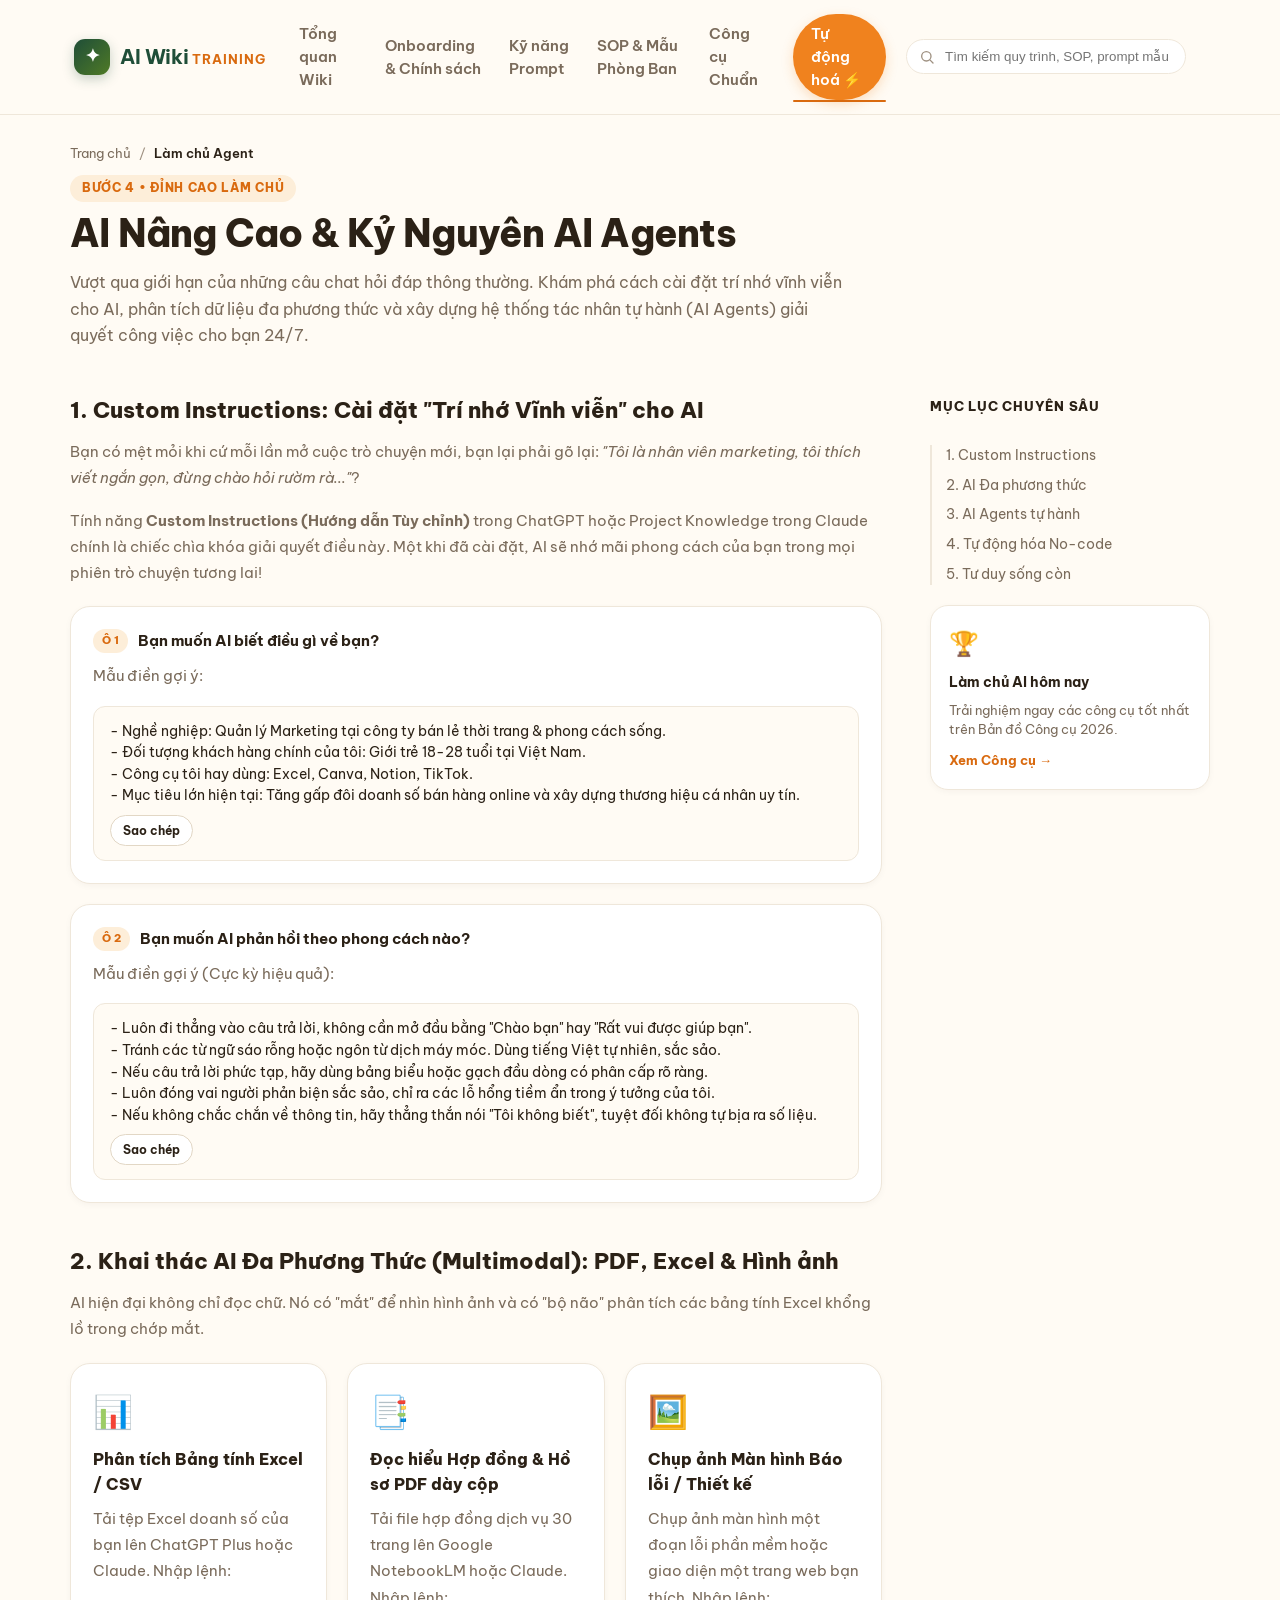
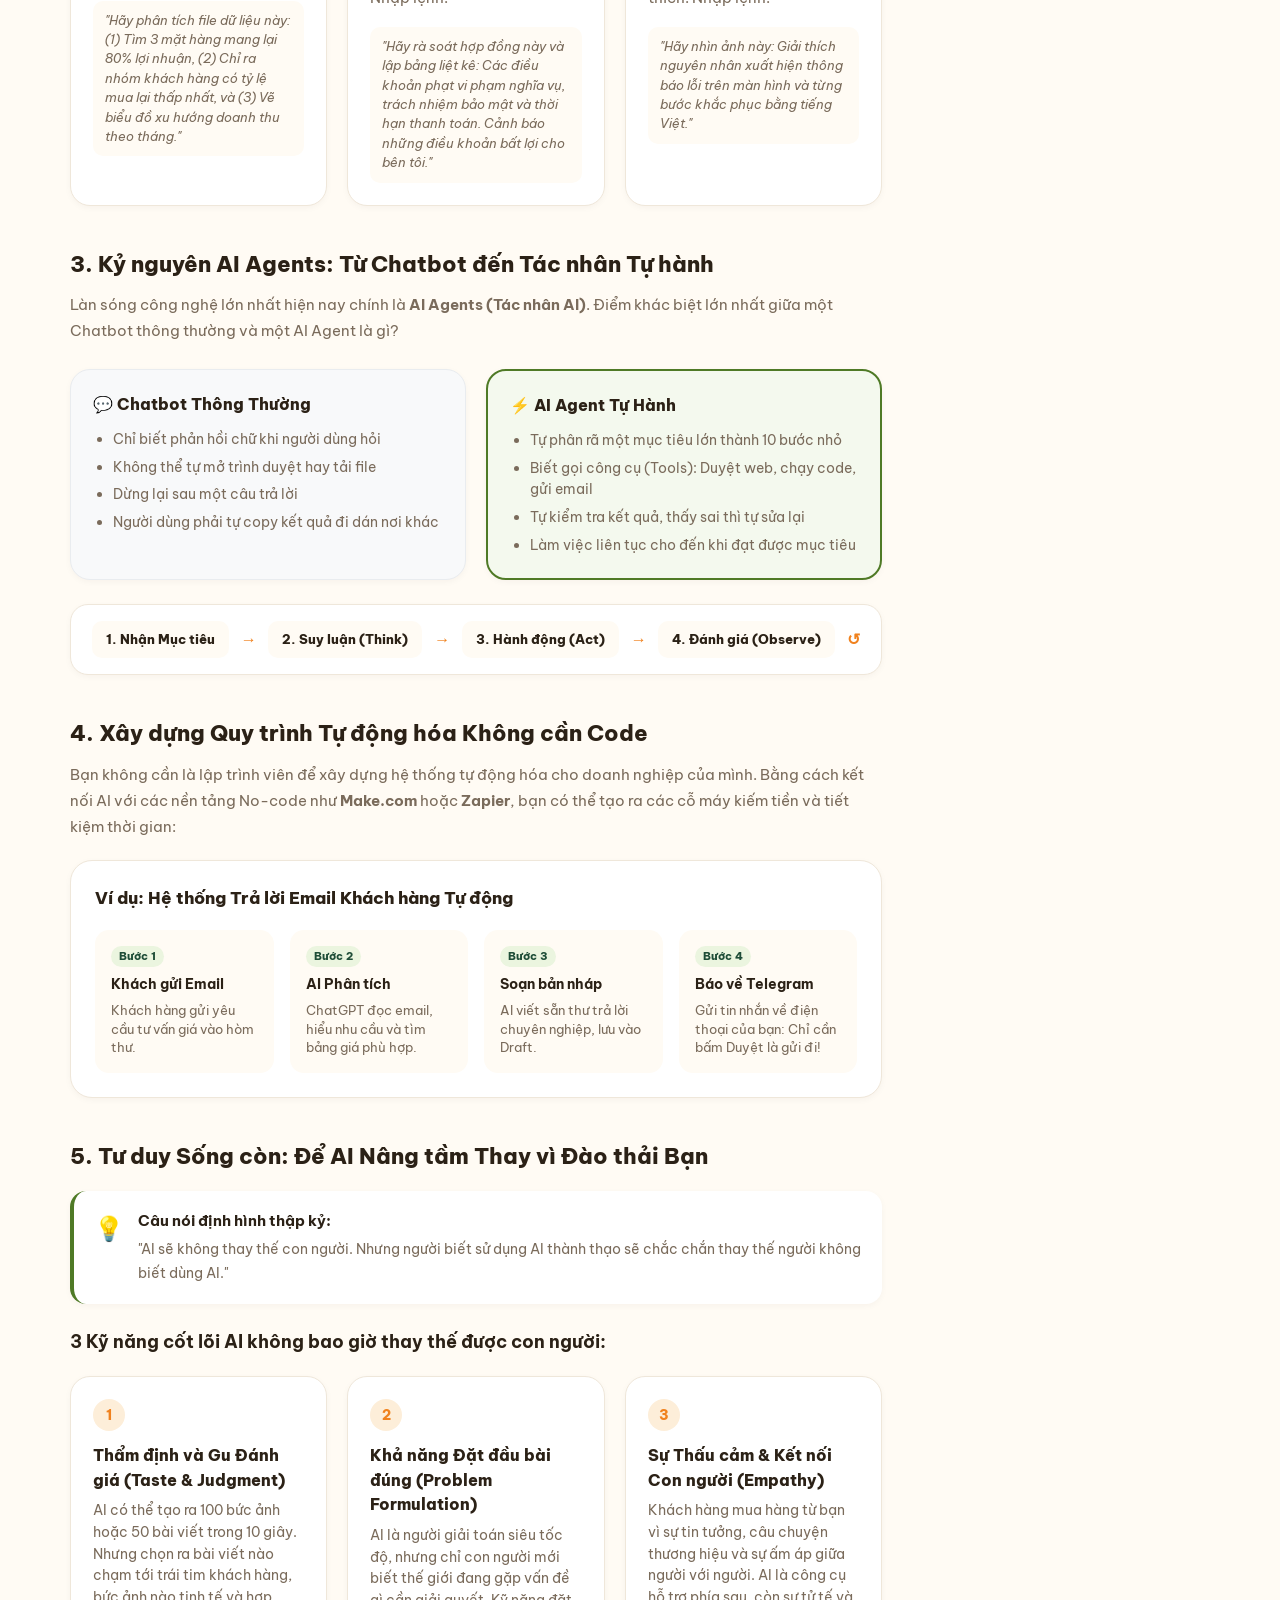
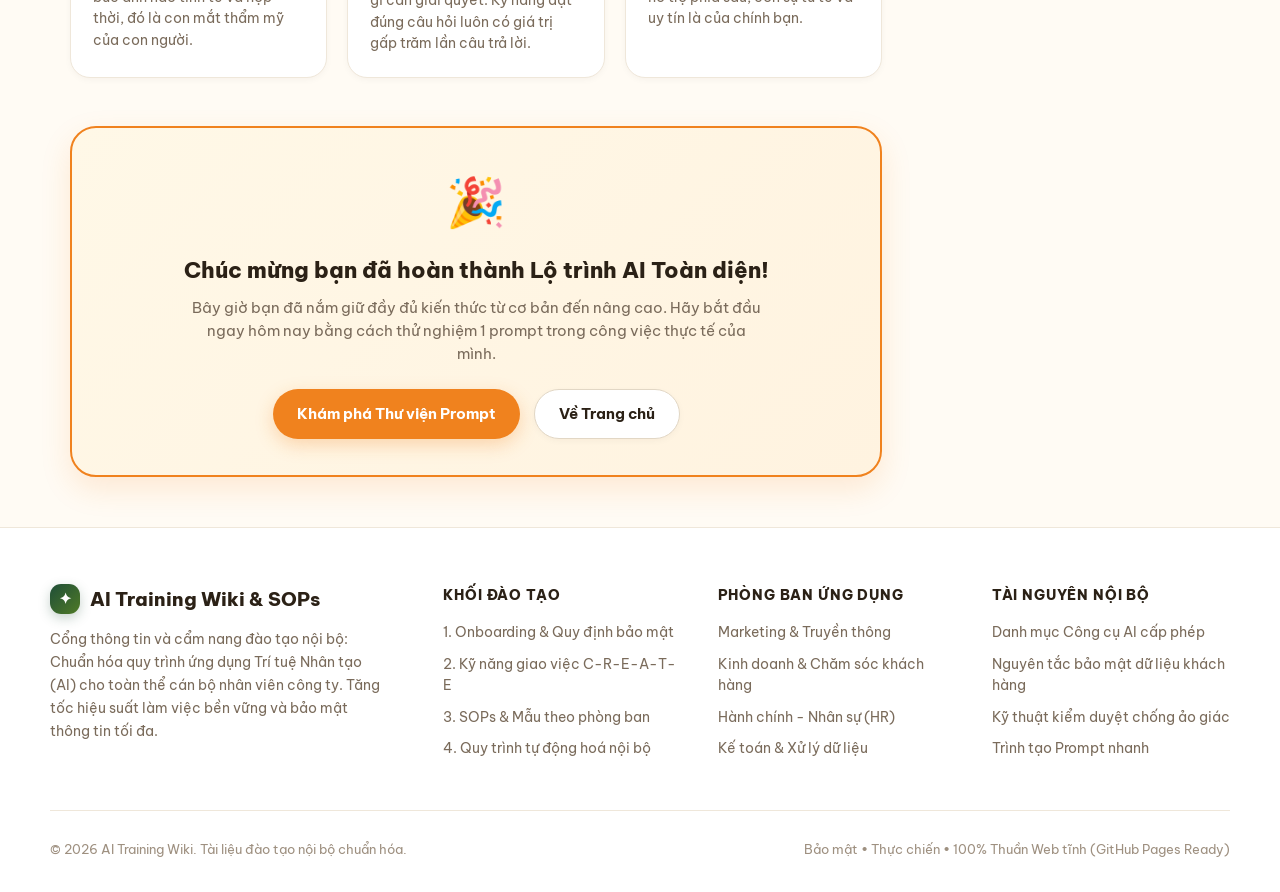
==== commit f8530d60: "feat: complete enterprise AI training wiki for staff onboarding and SOPs" ====
--- a/pages/advanced.html
+++ b/pages/advanced.html
@@ -285,6 +285,7 @@
   <div id="site-bottom-nav"></div>
 
   <!-- SCRIPTS -->
+  <script src="../shared/ai-data.js"></script>
   <script src="../shared/site-shell.js"></script>
   <script>
     function copySnippet(btn) {
--- a/shared/styles.css
+++ b/shared/styles.css
@@ -1301,3 +1301,2412 @@
     gap: 28px;
   }
 }
+
+/* ===================================================================
+   ADDITIONAL COMPONENT STYLES (MATCHING HTML CLASSES & PREMIERNUTS UI)
+   =================================================================== */
+
+/* ---------- WRAP & COMMON ---------- */
+.wrap {
+  max-width: 1180px;
+  margin: 0 auto;
+  padding: 0 20px;
+}
+
+.section {
+  margin-top: 52px;
+}
+
+.sec-head {
+  display: flex;
+  align-items: flex-end;
+  justify-content: space-between;
+  margin-bottom: 24px;
+  gap: 16px;
+  flex-wrap: wrap;
+}
+
+.badge-tag {
+  display: inline-block;
+  background: var(--orange-mist);
+  color: var(--orange-dark);
+  font-size: 11.5px;
+  font-weight: 800;
+  letter-spacing: 0.06em;
+  text-transform: uppercase;
+  padding: 4px 12px;
+  border-radius: 999px;
+  margin-bottom: 8px;
+}
+
+.sec-title {
+  font-size: clamp(22px, 2.5vw, 30px);
+  font-weight: 800;
+  color: var(--ink);
+  letter-spacing: -0.02em;
+  line-height: 1.25;
+}
+
+.sec-subtitle {
+  font-size: 14.5px;
+  color: var(--ink-soft);
+  max-width: 650px;
+  margin-top: 6px;
+  line-height: 1.6;
+}
+
+.sec-link {
+  font-size: 14px;
+  font-weight: 700;
+  color: var(--orange-dark);
+  transition: color 0.18s ease;
+}
+
+.sec-link:hover {
+  text-decoration: underline;
+}
+
+/* ---------- BUTTONS ---------- */
+.btn {
+  display: inline-flex;
+  align-items: center;
+  justify-content: center;
+  gap: 8px;
+  font-weight: 700;
+  font-size: 14.5px;
+  padding: 12px 24px;
+  border-radius: var(--radius-full);
+  transition: all 0.22s cubic-bezier(0.4, 0, 0.2, 1);
+  cursor: pointer;
+  white-space: nowrap;
+  text-decoration: none;
+}
+
+.btn-primary {
+  background: var(--orange);
+  color: #fff;
+  box-shadow: 0 6px 18px rgba(240, 130, 30, 0.28);
+}
+
+.btn-primary:hover {
+  background: var(--orange-dark);
+  transform: translateY(-2px);
+  box-shadow: 0 8px 24px rgba(240, 130, 30, 0.38);
+}
+
+.btn-secondary {
+  background: var(--paper);
+  color: var(--ink);
+  border: 1px solid var(--line-strong);
+  box-shadow: var(--shadow-sm);
+}
+
+.btn-secondary:hover {
+  background: var(--cream);
+  border-color: var(--orange);
+  color: var(--orange-dark);
+  transform: translateY(-2px);
+}
+
+.btn-sm {
+  padding: 8px 16px;
+  font-size: 13px;
+}
+
+.btn-clear {
+  position: absolute;
+  right: 12px;
+  top: 50%;
+  transform: translateY(-50%);
+  background: none;
+  border: none;
+  color: var(--ink-light);
+  font-size: 15px;
+  cursor: pointer;
+}
+
+.btn-copy {
+  display: inline-flex;
+  align-items: center;
+  gap: 6px;
+  background: rgba(255, 255, 255, 0.15);
+  color: #fff;
+  border: 1px solid rgba(255, 255, 255, 0.25);
+  padding: 7px 14px;
+  border-radius: 999px;
+  font-size: 12.5px;
+  font-weight: 700;
+  cursor: pointer;
+  transition: all 0.2s ease;
+}
+
+.btn-copy:hover {
+  background: rgba(255, 255, 255, 0.3);
+}
+
+.btn-copy-card {
+  display: inline-flex;
+  align-items: center;
+  gap: 6px;
+  background: var(--green-mist);
+  color: var(--green-dark);
+  font-size: 12.5px;
+  font-weight: 700;
+  padding: 7px 14px;
+  border-radius: 999px;
+  cursor: pointer;
+  border: 1px solid transparent;
+  transition: all 0.18s ease;
+}
+
+.btn-copy-card:hover {
+  background: var(--green-dark);
+  color: #fff;
+}
+
+.btn-fav {
+  background: none;
+  border: none;
+  font-size: 19px;
+  color: var(--ink-light);
+  cursor: pointer;
+  padding: 4px;
+  line-height: 1;
+  transition: all 0.18s ease;
+}
+
+.btn-fav:hover, .btn-fav.is-fav {
+  color: #E11D48;
+}
+
+.btn-sm-copy {
+  background: var(--paper);
+  color: var(--ink);
+  border: 1px solid var(--line-strong);
+  font-size: 12px;
+  font-weight: 700;
+  padding: 5px 12px;
+  border-radius: 999px;
+  cursor: pointer;
+  transition: all 0.18s ease;
+  margin-top: 8px;
+}
+
+.btn-sm-copy:hover {
+  background: var(--orange-mist);
+  color: var(--orange-dark);
+  border-color: var(--orange);
+}
+
+.btn-sm-tool {
+  display: inline-flex;
+  align-items: center;
+  background: var(--orange);
+  color: #fff;
+  font-size: 12.5px;
+  font-weight: 700;
+  padding: 7px 16px;
+  border-radius: 999px;
+  transition: all 0.2s ease;
+  text-decoration: none;
+}
+
+.btn-sm-tool:hover {
+  background: var(--orange-dark);
+  transform: translateY(-1px);
+}
+
+/* ---------- HERO SECTION (DESKTOP) ---------- */
+.hero-section {
+  padding: 24px 0 16px;
+}
+
+.hero-card {
+  background: linear-gradient(135deg, #2B2116 0%, #1F4E38 100%);
+  color: #fff;
+  border-radius: 32px;
+  padding: 44px 48px;
+  display: grid;
+  grid-template-columns: 1.15fr 0.85fr;
+  gap: 40px;
+  align-items: center;
+  box-shadow: 0 20px 48px -12px rgba(31, 78, 56, 0.28);
+  position: relative;
+  overflow: hidden;
+}
+
+@media (max-width: 960px) {
+  .hero-card {
+    grid-template-columns: 1fr;
+    padding: 32px 24px;
+    gap: 28px;
+  }
+}
+
+@media (max-width: 839px) {
+  .hero-section {
+    display: none;
+  }
+}
+
+.hero-content {
+  position: relative;
+  z-index: 2;
+}
+
+.hero-badge {
+  display: inline-flex;
+  align-items: center;
+  gap: 8px;
+  background: rgba(255, 255, 255, 0.12);
+  border: 1px solid rgba(255, 255, 255, 0.2);
+  border-radius: 999px;
+  padding: 6px 14px;
+  font-size: 12px;
+  font-weight: 700;
+  letter-spacing: 0.04em;
+  margin-bottom: 18px;
+  color: #EBF5DF;
+}
+
+.hero-badge .dot {
+  width: 7px;
+  height: 7px;
+  border-radius: 50%;
+  background: #8FC53E;
+  box-shadow: 0 0 8px #8FC53E;
+}
+
+.hero-title {
+  font-size: clamp(28px, 3.2vw, 42px);
+  font-weight: 800;
+  line-height: 1.22;
+  margin-bottom: 16px;
+  letter-spacing: -0.02em;
+  color: #fff;
+}
+
+.hero-subtitle {
+  font-size: 15.5px;
+  line-height: 1.65;
+  color: rgba(255, 255, 255, 0.85);
+  margin-bottom: 26px;
+}
+
+.hero-subtitle b {
+  color: #fff;
+}
+
+.hero-actions {
+  display: flex;
+  align-items: center;
+  gap: 14px;
+  flex-wrap: wrap;
+  margin-bottom: 32px;
+}
+
+.hero-stats {
+  display: flex;
+  gap: 24px;
+  border-top: 1px solid rgba(255, 255, 255, 0.15);
+  padding-top: 22px;
+  flex-wrap: wrap;
+}
+
+.stat-item {
+  display: flex;
+  flex-direction: column;
+}
+
+.stat-item b {
+  font-size: 22px;
+  font-weight: 800;
+  color: #F0821E;
+}
+
+.stat-item span {
+  font-size: 12px;
+  color: rgba(255, 255, 255, 0.7);
+}
+
+.hero-visual {
+  position: relative;
+  z-index: 2;
+}
+
+.showcase-card {
+  background: rgba(255, 255, 255, 0.08);
+  border: 1px solid rgba(255, 255, 255, 0.16);
+  backdrop-filter: blur(10px);
+  border-radius: 20px;
+  overflow: hidden;
+}
+
+.sc-header {
+  display: grid;
+  grid-template-columns: 1fr 1fr;
+  font-size: 11.5px;
+  font-weight: 700;
+  text-align: center;
+  border-bottom: 1px solid rgba(255, 255, 255, 0.12);
+}
+
+.sc-tab {
+  padding: 10px;
+}
+
+.sc-tab.sc-bad {
+  background: rgba(239, 68, 68, 0.15);
+  color: #fca5a5;
+}
+
+.sc-tab.sc-good {
+  background: rgba(143, 197, 62, 0.2);
+  color: #bbf7d0;
+}
+
+.sc-body {
+  padding: 18px;
+  display: flex;
+  flex-direction: column;
+  gap: 14px;
+}
+
+.sc-code-box {
+  border-radius: 12px;
+  padding: 12px 14px;
+  font-size: 12.5px;
+  line-height: 1.55;
+  display: flex;
+  flex-direction: column;
+  gap: 6px;
+}
+
+.sc-code-box.bad {
+  background: rgba(239, 68, 68, 0.08);
+  border: 1px solid rgba(239, 68, 68, 0.2);
+}
+
+.sc-code-box.good {
+  background: rgba(31, 78, 56, 0.45);
+  border: 1px solid rgba(143, 197, 62, 0.35);
+}
+
+.sc-code-box .label {
+  font-size: 11px;
+  font-weight: 700;
+  color: rgba(255, 255, 255, 0.6);
+  text-transform: uppercase;
+  letter-spacing: 0.05em;
+}
+
+.sc-code-box code {
+  color: #fff;
+  font-family: inherit;
+}
+
+.sc-code-box .critique {
+  font-size: 11.5px;
+  color: #fca5a5;
+  font-weight: 600;
+}
+
+.sc-code-box .success {
+  font-size: 11.5px;
+  color: #86efac;
+  font-weight: 600;
+}
+
+/* ---------- MOBILE BANNER & APP LAUNCHER ---------- */
+.mobile-hero-banner {
+  display: none;
+}
+
+@media (max-width: 839px) {
+  .mobile-hero-banner {
+    display: block;
+    background: linear-gradient(135deg, #1F4E38 0%, #2E6B4E 60%, #18402D 100%);
+    color: #fff;
+    border-radius: 28px;
+    padding: 24px 22px;
+    margin: 14px 0 18px;
+    position: relative;
+    overflow: hidden;
+    box-shadow: 0 12px 28px rgba(31, 78, 56, 0.22);
+  }
+
+  .mobile-hero-banner .m-pill {
+    display: inline-flex;
+    align-items: center;
+    gap: 6px;
+    background: rgba(255, 255, 255, 0.16);
+    border: 1px solid rgba(255, 255, 255, 0.2);
+    border-radius: 999px;
+    padding: 4px 12px;
+    font-size: 11px;
+    font-weight: 700;
+    margin-bottom: 12px;
+    color: #EBF5DF;
+  }
+
+  .mobile-hero-banner h2 {
+    font-size: 22px;
+    font-weight: 800;
+    line-height: 1.25;
+    margin-bottom: 16px;
+    max-width: 240px;
+    color: #fff;
+  }
+
+  .mobile-hero-banner .m-btn {
+    display: inline-flex;
+    align-items: center;
+    background: #fff;
+    color: #1F4E38;
+    font-size: 13px;
+    font-weight: 800;
+    padding: 8px 18px;
+    border-radius: 999px;
+    box-shadow: 0 4px 12px rgba(0,0,0,0.1);
+    text-decoration: none;
+  }
+
+  .mobile-hero-banner .m-deco {
+    position: absolute;
+    right: 14px;
+    bottom: 10px;
+    font-size: 72px;
+    opacity: 0.85;
+    filter: drop-shadow(0 6px 12px rgba(0,0,0,0.2));
+  }
+
+  .mobile-app-launcher {
+    display: block;
+    margin-bottom: 24px;
+  }
+
+  .app-icon-grid {
+    display: flex;
+    align-items: flex-start;
+    justify-content: space-between;
+    gap: 8px;
+    padding: 4px 2px;
+  }
+
+  .app-icon-item {
+    display: flex;
+    flex-direction: column;
+    align-items: center;
+    gap: 7px;
+    flex: 1;
+    text-align: center;
+    text-decoration: none;
+  }
+
+  .icon-circle {
+    width: 54px;
+    height: 54px;
+    border-radius: 18px;
+    display: flex;
+    align-items: center;
+    justify-content: center;
+    font-size: 22px;
+    background: #fff;
+    border: 1px solid var(--line);
+    box-shadow: 0 4px 12px rgba(43, 33, 22, 0.05);
+    transition: all 0.2s cubic-bezier(0.4, 0, 0.2, 1);
+  }
+
+  .app-icon-item.active .icon-circle,
+  .app-icon-item:active .icon-circle {
+    background: #EBF5DF;
+    border: 2px solid var(--orange);
+    transform: scale(0.96);
+  }
+
+  .icon-circle.icon-all { background: #FFF8E7; }
+  .icon-circle.icon-basics { background: #EBF5DF; }
+  .icon-circle.icon-prompt { background: #FDEED9; }
+  .icon-circle.icon-lib { background: #E8F4FD; }
+  .icon-circle.icon-tools { background: #F4EDFD; }
+
+  .icon-label {
+    font-size: 12px;
+    font-weight: 700;
+    color: var(--ink);
+    line-height: 1.2;
+  }
+
+  .app-icon-item.active .icon-label {
+    color: var(--orange-dark);
+  }
+}
+
+@media (min-width: 840px) {
+  .mobile-app-launcher {
+    display: none;
+  }
+}
+
+/* ---------- PROMPT BUILDER ---------- */
+.builder-card {
+  background: var(--paper);
+  border: 1px solid var(--line);
+  border-radius: 28px;
+  padding: 32px;
+  box-shadow: var(--shadow);
+}
+
+@media (max-width: 839px) {
+  .builder-card {
+    padding: 22px 18px;
+    border-radius: 22px;
+  }
+}
+
+.builder-grid {
+  display: grid;
+  grid-template-columns: 1.1fr 0.9fr;
+  gap: 32px;
+}
+
+@media (max-width: 900px) {
+  .builder-grid {
+    grid-template-columns: 1fr;
+    gap: 24px;
+  }
+}
+
+.builder-controls {
+  display: flex;
+  flex-direction: column;
+  gap: 16px;
+}
+
+.control-group {
+  display: flex;
+  flex-direction: column;
+  gap: 6px;
+}
+
+.control-group label {
+  font-size: 13px;
+  font-weight: 700;
+  color: var(--ink);
+}
+
+.control-row-2 {
+  display: grid;
+  grid-template-columns: 1fr 1fr;
+  gap: 14px;
+}
+
+@media (max-width: 600px) {
+  .control-row-2 {
+    grid-template-columns: 1fr;
+  }
+}
+
+.input-select, .input-text {
+  width: 100%;
+  background: var(--cream);
+  border: 1px solid var(--line);
+  border-radius: 12px;
+  padding: 11px 14px;
+  font: inherit;
+  font-size: 13.5px;
+  color: var(--ink);
+  outline: none;
+  transition: all 0.2s ease;
+}
+
+.input-select:focus, .input-text:focus {
+  border-color: var(--orange);
+  background: #fff;
+  box-shadow: 0 0 0 3px rgba(240, 130, 30, 0.14);
+}
+
+.builder-output-box {
+  background: var(--green-dark);
+  color: #fff;
+  border-radius: 20px;
+  padding: 22px;
+  display: flex;
+  flex-direction: column;
+  justify-content: space-between;
+  box-shadow: 0 10px 28px rgba(31, 78, 56, 0.2);
+}
+
+.output-top {
+  display: flex;
+  align-items: center;
+  justify-content: space-between;
+  margin-bottom: 14px;
+}
+
+.output-title {
+  font-size: 12px;
+  font-weight: 800;
+  text-transform: uppercase;
+  letter-spacing: 0.08em;
+  color: #8FC53E;
+}
+
+.output-pre {
+  background: rgba(0, 0, 0, 0.25);
+  border: 1px solid rgba(255, 255, 255, 0.12);
+  border-radius: 12px;
+  padding: 16px;
+  font-family: inherit;
+  font-size: 13.5px;
+  line-height: 1.6;
+  color: rgba(255, 255, 255, 0.95);
+  white-space: pre-wrap;
+  word-break: break-word;
+  min-height: 180px;
+  max-height: 280px;
+  overflow-y: auto;
+  margin-bottom: 14px;
+}
+
+.output-tips {
+  font-size: 12px;
+  color: rgba(255, 255, 255, 0.75);
+  line-height: 1.5;
+}
+
+/* ---------- ROADMAP ---------- */
+.roadmap-grid {
+  display: grid;
+  grid-template-columns: repeat(4, 1fr);
+  gap: 20px;
+}
+
+@media (max-width: 960px) {
+  .roadmap-grid {
+    grid-template-columns: repeat(2, 1fr);
+  }
+}
+
+@media (max-width: 580px) {
+  .roadmap-grid {
+    grid-template-columns: 1fr;
+  }
+}
+
+.road-card {
+  background: var(--paper);
+  border: 1px solid var(--line);
+  border-radius: 24px;
+  padding: 26px 22px;
+  display: flex;
+  flex-direction: column;
+  text-decoration: none;
+  box-shadow: var(--shadow-sm);
+  transition: all 0.25s cubic-bezier(0.4, 0, 0.2, 1);
+  position: relative;
+}
+
+.road-card:hover {
+  transform: translateY(-4px);
+  border-color: var(--orange);
+  box-shadow: var(--shadow-hover);
+}
+
+.road-step {
+  font-size: 11px;
+  font-weight: 800;
+  color: var(--orange);
+  background: var(--orange-mist);
+  width: 32px;
+  height: 32px;
+  border-radius: 50%;
+  display: flex;
+  align-items: center;
+  justify-content: center;
+  margin-bottom: 14px;
+}
+
+.road-icon {
+  font-size: 32px;
+  margin-bottom: 12px;
+}
+
+.road-card h3 {
+  font-size: 17px;
+  font-weight: 800;
+  color: var(--ink);
+  line-height: 1.3;
+  margin-bottom: 8px;
+}
+
+.road-card p {
+  font-size: 13.5px;
+  color: var(--ink-soft);
+  line-height: 1.6;
+  margin-bottom: 16px;
+  flex-grow: 1;
+}
+
+.road-link {
+  font-size: 13px;
+  font-weight: 700;
+  color: var(--orange-dark);
+}
+
+/* ---------- COMPARISON MATRIX ---------- */
+.matrix-card {
+  background: var(--paper);
+  border: 1px solid var(--line);
+  border-radius: 24px;
+  overflow: hidden;
+  box-shadow: var(--shadow-sm);
+}
+
+.matrix-scroll {
+  overflow-x: auto;
+  -webkit-overflow-scrolling: touch;
+}
+
+.table-compare {
+  width: 100%;
+  border-collapse: collapse;
+  text-align: left;
+  font-size: 13.5px;
+  min-width: 680px;
+}
+
+.table-compare th {
+  background: var(--cream);
+  padding: 14px 18px;
+  font-weight: 800;
+  color: var(--ink);
+  border-bottom: 1px solid var(--line);
+  white-space: nowrap;
+}
+
+.table-compare td {
+  padding: 16px 18px;
+  border-bottom: 1px solid var(--line);
+  color: var(--ink-soft);
+  line-height: 1.5;
+  vertical-align: middle;
+}
+
+.table-compare tr:last-child td {
+  border-bottom: none;
+}
+
+.table-compare tr:hover td {
+  background: rgba(255, 251, 244, 0.6);
+}
+
+.ai-name-col {
+  display: flex;
+  align-items: center;
+  gap: 12px;
+}
+
+.ai-name-col b {
+  color: var(--ink);
+  font-size: 14.5px;
+  display: block;
+}
+
+.ai-name-col small {
+  color: var(--ink-light);
+  font-size: 11.5px;
+}
+
+.ai-badge-icon {
+  width: 36px;
+  height: 36px;
+  border-radius: 12px;
+  display: flex;
+  align-items: center;
+  justify-content: center;
+  font-weight: 800;
+  font-size: 16px;
+  flex-shrink: 0;
+}
+
+.tag-pill {
+  display: inline-block;
+  padding: 4px 10px;
+  border-radius: 999px;
+  font-size: 12px;
+  font-weight: 700;
+}
+
+.pill-green { background: #EBF5DF; color: #1F4E38; }
+.pill-orange { background: #FFF3E0; color: #F0821E; }
+.pill-blue { background: #E8F4FD; color: #0369A1; }
+.pill-purple { background: #F4EDFD; color: #6D28D9; }
+
+/* ---------- PROMPT CARDS & LIBRARY ---------- */
+.prompt-grid {
+  display: grid;
+  grid-template-columns: repeat(3, 1fr);
+  gap: 24px;
+}
+
+@media (max-width: 960px) {
+  .prompt-grid {
+    grid-template-columns: repeat(2, 1fr);
+    gap: 18px;
+  }
+}
+
+@media (max-width: 640px) {
+  .prompt-grid {
+    grid-template-columns: 1fr;
+  }
+}
+
+.prompt-card {
+  background: var(--paper);
+  border: 1px solid var(--line);
+  border-radius: 20px;
+  padding: 22px;
+  display: flex;
+  flex-direction: column;
+  box-shadow: var(--shadow-sm);
+  transition: all 0.22s ease;
+  cursor: pointer;
+}
+
+.prompt-card:hover {
+  transform: translateY(-3px);
+  border-color: var(--orange);
+  box-shadow: var(--shadow-hover);
+}
+
+.p-card-top {
+  display: flex;
+  align-items: center;
+  justify-content: space-between;
+  margin-bottom: 12px;
+}
+
+.p-tag {
+  background: var(--cream);
+  border: 1px solid var(--line);
+  color: var(--ink-soft);
+  font-size: 11.5px;
+  font-weight: 700;
+  padding: 3px 9px;
+  border-radius: 6px;
+}
+
+.p-level {
+  font-size: 11px;
+  font-weight: 700;
+  color: var(--orange-dark);
+}
+
+.p-title {
+  font-size: 16px;
+  font-weight: 800;
+  color: var(--ink);
+  line-height: 1.35;
+  margin-bottom: 8px;
+}
+
+.p-desc {
+  font-size: 13px;
+  color: var(--ink-soft);
+  line-height: 1.55;
+  margin-bottom: 14px;
+  flex-grow: 1;
+}
+
+.p-box {
+  background: var(--cream);
+  border: 1px solid var(--line);
+  border-radius: 10px;
+  padding: 10px 12px;
+  font-size: 12px;
+  line-height: 1.5;
+  color: var(--ink-soft);
+  margin-bottom: 14px;
+  max-height: 90px;
+  overflow: hidden;
+}
+
+.p-box code {
+  font-family: inherit;
+}
+
+.p-footer {
+  display: flex;
+  align-items: center;
+  justify-content: space-between;
+  gap: 10px;
+  border-top: 1px solid var(--line);
+  padding-top: 12px;
+}
+
+.p-tags-row {
+  display: flex;
+  gap: 6px;
+  flex-wrap: wrap;
+}
+
+.p-subtag {
+  font-size: 11px;
+  color: var(--ink-light);
+}
+
+.p-card-skeleton {
+  background: linear-gradient(90deg, #ede6db 25%, #f7f2ea 50%, #ede6db 75%);
+  background-size: 200% 100%;
+  animation: skeletonShimmer 1.4s infinite linear;
+  border-radius: 20px;
+  height: 260px;
+}
+
+/* ---------- LIBRARY TOOLBAR & FILTER CHIPS ---------- */
+.lib-toolbar {
+  margin-bottom: 24px;
+  display: flex;
+  flex-direction: column;
+  gap: 18px;
+}
+
+.lib-search-box {
+  position: relative;
+  max-width: 600px;
+  margin: 0 auto;
+  width: 100%;
+}
+
+.lib-search-box svg {
+  position: absolute;
+  left: 16px;
+  top: 50%;
+  transform: translateY(-50%);
+  color: var(--ink-light);
+}
+
+.lib-search-box input {
+  width: 100%;
+  background: var(--paper);
+  border: 1px solid var(--line);
+  border-radius: 999px;
+  padding: 13px 44px 13px 46px;
+  font: inherit;
+  font-size: 14px;
+  color: var(--ink);
+  outline: none;
+  box-shadow: var(--shadow-sm);
+  transition: all 0.2s ease;
+}
+
+.lib-search-box input:focus {
+  border-color: var(--orange);
+  box-shadow: 0 0 0 4px rgba(240, 130, 30, 0.15);
+}
+
+.category-chips-wrap {
+  display: flex;
+  gap: 10px;
+  flex-wrap: wrap;
+  align-items: center;
+}
+
+.chip-item {
+  background: var(--paper);
+  border: 1px solid var(--line);
+  color: var(--ink-soft);
+  padding: 8px 16px;
+  border-radius: 999px;
+  font-size: 13px;
+  font-weight: 700;
+  cursor: pointer;
+  transition: all 0.18s ease;
+}
+
+.chip-item:hover {
+  border-color: var(--orange);
+  color: var(--orange-dark);
+}
+
+.chip-item.active {
+  background: var(--orange);
+  color: #fff;
+  border-color: var(--orange);
+  box-shadow: 0 4px 12px rgba(240, 130, 30, 0.25);
+}
+
+.lib-status-row {
+  display: flex;
+  align-items: center;
+  justify-content: space-between;
+  margin-bottom: 20px;
+  font-size: 13.5px;
+  color: var(--ink-soft);
+  flex-wrap: wrap;
+  gap: 10px;
+}
+
+.lib-view-toggle {
+  display: flex;
+  align-items: center;
+}
+
+.view-hint {
+  font-size: 12.5px;
+  color: var(--ink-light);
+}
+
+.empty-state-box {
+  grid-column: 1 / -1;
+  text-align: center;
+  padding: 60px 20px;
+  background: var(--paper);
+  border: 1px dashed var(--line-strong);
+  border-radius: 24px;
+}
+
+.empty-icon {
+  font-size: 48px;
+  margin-bottom: 12px;
+}
+
+.empty-state-box h3 {
+  font-size: 18px;
+  font-weight: 800;
+  margin-bottom: 6px;
+}
+
+.empty-state-box p {
+  color: var(--ink-soft);
+  font-size: 14px;
+  margin-bottom: 18px;
+}
+
+/* ---------- MODAL POPUP ---------- */
+.modal-backdrop {
+  position: fixed;
+  top: 0; left: 0; right: 0; bottom: 0;
+  background: rgba(0, 0, 0, 0.55);
+  backdrop-filter: blur(4px);
+  z-index: 10000;
+  display: flex;
+  align-items: center;
+  justify-content: center;
+  padding: 20px;
+}
+
+.modal-backdrop[hidden] {
+  display: none;
+}
+
+.modal-box {
+  background: var(--paper);
+  border-radius: 24px;
+  max-width: 640px;
+  width: 100%;
+  max-height: 90vh;
+  display: flex;
+  flex-direction: column;
+  box-shadow: 0 24px 60px rgba(0,0,0,0.25);
+  overflow: hidden;
+}
+
+.modal-header {
+  padding: 20px 24px;
+  border-bottom: 1px solid var(--line);
+  display: flex;
+  align-items: flex-start;
+  justify-content: space-between;
+  gap: 16px;
+}
+
+.modal-title {
+  font-size: 18px;
+  font-weight: 800;
+  color: var(--ink);
+  margin-top: 4px;
+}
+
+.modal-close {
+  background: var(--cream);
+  border: none;
+  font-size: 18px;
+  color: var(--ink-soft);
+  width: 32px;
+  height: 32px;
+  border-radius: 50%;
+  cursor: pointer;
+  display: flex;
+  align-items: center;
+  justify-content: center;
+}
+
+.modal-body {
+  padding: 24px;
+  overflow-y: auto;
+}
+
+.modal-desc {
+  font-size: 14px;
+  color: var(--ink-soft);
+  line-height: 1.6;
+  margin-bottom: 18px;
+}
+
+.modal-prompt-wrap {
+  background: var(--cream);
+  border: 1px solid var(--line);
+  border-radius: 14px;
+  padding: 16px;
+  margin-bottom: 18px;
+}
+
+.mp-head {
+  display: flex;
+  align-items: center;
+  justify-content: space-between;
+  margin-bottom: 12px;
+  font-size: 12px;
+  font-weight: 700;
+  color: var(--ink-light);
+  text-transform: uppercase;
+}
+
+.modal-pre {
+  font-family: inherit;
+  font-size: 13.5px;
+  line-height: 1.65;
+  color: var(--ink);
+  white-space: pre-wrap;
+  word-break: break-word;
+  max-height: 300px;
+  overflow-y: auto;
+}
+
+.modal-guide {
+  font-size: 13px;
+  color: var(--ink-soft);
+  background: var(--orange-mist);
+  padding: 12px 16px;
+  border-radius: 12px;
+}
+
+.modal-guide code {
+  background: rgba(0,0,0,0.06);
+  padding: 2px 6px;
+  border-radius: 4px;
+  color: var(--orange-dark);
+}
+
+/* ---------- FAQ ACCORDIONS ---------- */
+.faq-list {
+  display: flex;
+  flex-direction: column;
+  gap: 12px;
+  max-width: 860px;
+  margin: 0 auto;
+}
+
+.faq-item {
+  background: var(--paper);
+  border: 1px solid var(--line);
+  border-radius: 16px;
+  overflow: hidden;
+  transition: all 0.2s ease;
+}
+
+.faq-question {
+  padding: 18px 22px;
+  cursor: pointer;
+  display: flex;
+  align-items: center;
+  justify-content: space-between;
+  gap: 14px;
+  font-weight: 700;
+  font-size: 15.5px;
+  color: var(--ink);
+  list-style: none;
+  user-select: none;
+}
+
+.faq-question::-webkit-details-marker { display: none; }
+
+.faq-chevron {
+  color: var(--ink-light);
+  flex-shrink: 0;
+  transition: transform 0.25s ease;
+}
+
+.faq-item[open] .faq-chevron {
+  transform: rotate(180deg);
+  color: var(--orange);
+}
+
+.faq-answer {
+  padding: 0 22px 20px;
+  font-size: 14.5px;
+  line-height: 1.7;
+  color: var(--ink-soft);
+  border-top: 1px solid var(--line);
+  padding-top: 14px;
+}
+
+/* ---------- DOCUMENTATION ARTICLES & PAGES ---------- */
+.page-header {
+  padding: 28px 0 20px;
+}
+
+.breadcrumbs {
+  display: flex;
+  align-items: center;
+  gap: 8px;
+  font-size: 13px;
+  color: var(--ink-light);
+  margin-bottom: 12px;
+}
+
+.breadcrumbs a {
+  color: var(--ink-soft);
+}
+
+.breadcrumbs a:hover {
+  color: var(--orange-dark);
+}
+
+.breadcrumbs .curr {
+  color: var(--ink);
+  font-weight: 600;
+}
+
+.page-title {
+  font-size: clamp(26px, 3.2vw, 38px);
+  font-weight: 800;
+  line-height: 1.25;
+  color: var(--ink);
+  margin-bottom: 12px;
+  letter-spacing: -0.02em;
+}
+
+.page-lead {
+  font-size: 16px;
+  line-height: 1.65;
+  color: var(--ink-soft);
+  max-width: 780px;
+}
+
+.content-grid {
+  display: grid;
+  grid-template-columns: 1fr 280px;
+  gap: 48px;
+  margin-top: 28px;
+}
+
+@media (max-width: 900px) {
+  .content-grid {
+    grid-template-columns: 1fr;
+    gap: 32px;
+  }
+}
+
+.article-body {
+  min-width: 0;
+}
+
+.art-sec {
+  margin-bottom: 44px;
+}
+
+.art-sec h2 {
+  font-size: 22px;
+  font-weight: 800;
+  color: var(--ink);
+  margin-bottom: 14px;
+  line-height: 1.3;
+}
+
+.art-sec p {
+  font-size: 15px;
+  line-height: 1.75;
+  color: var(--ink-soft);
+  margin-bottom: 16px;
+}
+
+.quote-card {
+  background: var(--paper);
+  border-left: 4px solid var(--orange);
+  border-radius: 0 16px 16px 0;
+  padding: 18px 22px;
+  margin: 20px 0;
+  box-shadow: var(--shadow-sm);
+  display: flex;
+  gap: 14px;
+}
+
+.qc-icon {
+  font-size: 24px;
+  flex-shrink: 0;
+}
+
+.qc-text b {
+  display: block;
+  font-size: 15px;
+  color: var(--ink);
+  margin-bottom: 6px;
+}
+
+.qc-text p {
+  margin-bottom: 0;
+  font-size: 14px;
+}
+
+/* Steps list */
+.steps-list {
+  display: flex;
+  flex-direction: column;
+  gap: 16px;
+  margin: 20px 0;
+}
+
+.step-card {
+  background: var(--paper);
+  border: 1px solid var(--line);
+  border-radius: 18px;
+  padding: 20px 22px;
+  box-shadow: var(--shadow-sm);
+}
+
+.sc-badge {
+  display: inline-block;
+  background: var(--green-mist);
+  color: var(--green-dark);
+  font-size: 11px;
+  font-weight: 800;
+  padding: 3px 10px;
+  border-radius: 999px;
+  margin-bottom: 8px;
+}
+
+.sc-main h3 {
+  font-size: 16.5px;
+  font-weight: 800;
+  margin-bottom: 6px;
+}
+
+.sc-actions {
+  display: flex;
+  align-items: center;
+  gap: 14px;
+  margin-top: 14px;
+  flex-wrap: wrap;
+}
+
+.sc-note {
+  font-size: 12.5px;
+  color: var(--ink-light);
+}
+
+/* Rules Grid */
+.rules-grid {
+  display: grid;
+  grid-template-columns: 1fr 1fr;
+  gap: 20px;
+  margin: 24px 0;
+}
+
+@media (max-width: 680px) {
+  .rules-grid {
+    grid-template-columns: 1fr;
+  }
+}
+
+.rule-box {
+  background: var(--paper);
+  border: 1px solid var(--line);
+  border-radius: 20px;
+  padding: 22px;
+  box-shadow: var(--shadow-sm);
+}
+
+.rb-num {
+  font-size: 12px;
+  font-weight: 800;
+  color: var(--orange);
+  background: var(--orange-mist);
+  width: 28px;
+  height: 28px;
+  border-radius: 50%;
+  display: flex;
+  align-items: center;
+  justify-content: center;
+  margin-bottom: 10px;
+}
+
+.rule-box h4 {
+  font-size: 16px;
+  font-weight: 800;
+  color: var(--ink);
+  margin-bottom: 8px;
+}
+
+.rb-example {
+  background: var(--cream);
+  border-radius: 10px;
+  padding: 10px 12px;
+  font-size: 12.5px;
+  line-height: 1.55;
+  margin-top: 12px;
+  display: flex;
+  flex-direction: column;
+  gap: 4px;
+}
+
+.bad { color: #dc2626; font-weight: 600; }
+.good { color: #15803d; font-weight: 600; }
+.hint { color: var(--orange-dark); font-weight: 600; }
+
+/* Callout */
+.callout {
+  background: var(--paper);
+  border-radius: 16px;
+  padding: 18px 20px;
+  margin: 20px 0;
+  display: flex;
+  gap: 14px;
+  box-shadow: var(--shadow-sm);
+}
+
+.callout.warning {
+  border-left: 4px solid #f59e0b;
+}
+
+.callout.success {
+  border-left: 4px solid var(--green);
+}
+
+.callout-icon {
+  font-size: 24px;
+  flex-shrink: 0;
+}
+
+.callout-content b {
+  display: block;
+  font-size: 15px;
+  color: var(--ink);
+  margin-bottom: 4px;
+}
+
+.callout-content p {
+  margin-bottom: 0;
+  font-size: 14px;
+}
+
+.check-list {
+  list-style: none;
+  display: flex;
+  flex-direction: column;
+  gap: 12px;
+  margin: 16px 0;
+}
+
+.check-list li {
+  font-size: 14.5px;
+  line-height: 1.65;
+  color: var(--ink-soft);
+  position: relative;
+  padding-left: 24px;
+}
+
+.check-list li::before {
+  content: "✔";
+  position: absolute;
+  left: 0;
+  color: var(--green);
+  font-weight: 800;
+}
+
+/* Security grid */
+.security-grid {
+  display: grid;
+  grid-template-columns: 1fr 1fr;
+  gap: 20px;
+  margin: 20px 0;
+}
+
+@media (max-width: 640px) {
+  .security-grid {
+    grid-template-columns: 1fr;
+  }
+}
+
+.sec-card {
+  border-radius: 18px;
+  padding: 20px;
+  box-shadow: var(--shadow-sm);
+}
+
+.sec-card.safe {
+  background: #F4F9EE;
+  border: 1px solid #D1E7B7;
+}
+
+.sec-card.danger {
+  background: #FFF5F5;
+  border: 1px solid #FED7D7;
+}
+
+.sc-head {
+  display: flex;
+  align-items: center;
+  gap: 8px;
+  font-size: 13.5px;
+  font-weight: 800;
+  margin-bottom: 12px;
+}
+
+.sec-card ul {
+  list-style: disc;
+  padding-left: 20px;
+  display: flex;
+  flex-direction: column;
+  gap: 6px;
+  font-size: 13.5px;
+  color: var(--ink-soft);
+}
+
+/* Next step box */
+.next-step-box {
+  background: linear-gradient(135deg, #1F4E38 0%, #2E6B4E 100%);
+  color: #fff;
+  border-radius: 24px;
+  padding: 32px;
+  display: flex;
+  align-items: center;
+  justify-content: space-between;
+  gap: 24px;
+  margin-top: 40px;
+  flex-wrap: wrap;
+}
+
+.ns-content {
+  max-width: 520px;
+}
+
+.ns-step {
+  font-size: 11px;
+  font-weight: 800;
+  text-transform: uppercase;
+  color: #8FC53E;
+  letter-spacing: 0.08em;
+}
+
+.ns-content h3 {
+  font-size: 20px;
+  font-weight: 800;
+  margin: 6px 0 8px;
+  color: #fff;
+}
+
+.ns-content p {
+  font-size: 14px;
+  color: rgba(255, 255, 255, 0.85);
+  margin-bottom: 0;
+}
+
+/* Sidebar TOC */
+.sidebar-toc {
+  position: relative;
+}
+
+.toc-sticky {
+  position: sticky;
+  top: 96px;
+  display: flex;
+  flex-direction: column;
+  gap: 20px;
+}
+
+.toc-title {
+  font-size: 13px;
+  font-weight: 800;
+  color: var(--ink);
+  text-transform: uppercase;
+  letter-spacing: 0.06em;
+  margin-bottom: 8px;
+}
+
+.toc-links {
+  display: flex;
+  flex-direction: column;
+  gap: 8px;
+  border-left: 2px solid var(--line);
+  padding-left: 14px;
+}
+
+.toc-link {
+  font-size: 13.5px;
+  color: var(--ink-soft);
+  transition: all 0.18s ease;
+}
+
+.toc-link:hover {
+  color: var(--orange-dark);
+  font-weight: 600;
+}
+
+.sidebar-help-card {
+  background: var(--paper);
+  border: 1px solid var(--line);
+  border-radius: 18px;
+  padding: 18px;
+  box-shadow: var(--shadow-sm);
+  display: flex;
+  flex-direction: column;
+  gap: 8px;
+}
+
+.sh-icon {
+  font-size: 24px;
+}
+
+.sidebar-help-card b {
+  font-size: 14px;
+  color: var(--ink);
+}
+
+.sidebar-help-card p {
+  font-size: 12.5px;
+  color: var(--ink-soft);
+  line-height: 1.5;
+  margin-bottom: 4px;
+}
+
+.sh-btn {
+  font-size: 13px;
+  font-weight: 700;
+  color: var(--orange-dark);
+}
+
+/* Compare Quote Grid */
+.compare-quote-grid {
+  display: grid;
+  grid-template-columns: 1fr 1fr;
+  gap: 20px;
+  margin: 20px 0;
+}
+
+@media (max-width: 640px) {
+  .compare-quote-grid {
+    grid-template-columns: 1fr;
+  }
+}
+
+.cq-box {
+  background: var(--paper);
+  border: 1px solid var(--line);
+  border-radius: 18px;
+  padding: 20px;
+  box-shadow: var(--shadow-sm);
+}
+
+.cq-tag {
+  font-size: 11.5px;
+  font-weight: 800;
+  display: block;
+  margin-bottom: 8px;
+}
+
+.cq-box.bad .cq-tag { color: #dc2626; }
+.cq-box.good .cq-tag { color: var(--green); }
+
+.cq-box p {
+  font-size: 15px;
+  font-weight: 700;
+  color: var(--ink);
+  margin-bottom: 8px;
+}
+
+.cq-box small {
+  font-size: 12.5px;
+  color: var(--ink-soft);
+}
+
+/* CREATE Card Grid */
+.create-card-grid {
+  display: flex;
+  flex-direction: column;
+  gap: 16px;
+  margin: 24px 0;
+}
+
+.c-item {
+  background: var(--paper);
+  border: 1px solid var(--line);
+  border-radius: 20px;
+  padding: 20px 24px;
+  display: flex;
+  gap: 20px;
+  align-items: flex-start;
+  box-shadow: var(--shadow-sm);
+}
+
+.c-letter {
+  width: 44px;
+  height: 44px;
+  border-radius: 14px;
+  background: var(--orange-mist);
+  color: var(--orange-dark);
+  font-size: 22px;
+  font-weight: 800;
+  display: flex;
+  align-items: center;
+  justify-content: center;
+  flex-shrink: 0;
+}
+
+.c-info h4 {
+  font-size: 16px;
+  font-weight: 800;
+  margin-bottom: 6px;
+  color: var(--ink);
+}
+
+.c-info p {
+  margin-bottom: 8px;
+  font-size: 14px;
+}
+
+.c-snippet {
+  background: var(--cream);
+  border-radius: 8px;
+  padding: 8px 12px;
+  font-size: 13px;
+  color: var(--ink-soft);
+}
+
+/* Case study box */
+.case-study-box {
+  background: var(--paper);
+  border: 1px solid var(--line);
+  border-radius: 22px;
+  padding: 24px;
+  margin: 24px 0;
+  box-shadow: var(--shadow-sm);
+}
+
+.cs-head {
+  margin-bottom: 16px;
+}
+
+.cs-tag {
+  font-size: 11px;
+  font-weight: 800;
+  color: var(--orange-dark);
+  background: var(--orange-mist);
+  padding: 3px 10px;
+  border-radius: 999px;
+  display: inline-block;
+  margin-bottom: 6px;
+}
+
+.cs-head h3 {
+  font-size: 18px;
+  font-weight: 800;
+}
+
+.cs-compare {
+  display: grid;
+  grid-template-columns: 1fr 1fr;
+  gap: 18px;
+}
+
+@media (max-width: 680px) {
+  .cs-compare {
+    grid-template-columns: 1fr;
+  }
+}
+
+.cs-col {
+  border-radius: 14px;
+  padding: 16px;
+  display: flex;
+  flex-direction: column;
+  gap: 8px;
+}
+
+.cs-col.bad {
+  background: #FFF5F5;
+  border: 1px solid #FED7D7;
+}
+
+.cs-col.good {
+  background: #F4F9EE;
+  border: 1px solid #D1E7B7;
+}
+
+.cs-label {
+  font-size: 11.5px;
+  font-weight: 800;
+}
+
+.cs-code {
+  font-size: 13px;
+  line-height: 1.55;
+  white-space: pre-wrap;
+  word-break: break-word;
+  background: rgba(255,255,255,0.7);
+  padding: 10px;
+  border-radius: 8px;
+}
+
+.cs-result {
+  font-size: 12.5px;
+  margin-bottom: 0;
+}
+
+/* Technique list */
+.technique-list {
+  display: flex;
+  flex-direction: column;
+  gap: 20px;
+  margin: 24px 0;
+}
+
+.tech-card {
+  background: var(--paper);
+  border: 1px solid var(--line);
+  border-radius: 20px;
+  padding: 24px;
+  box-shadow: var(--shadow-sm);
+}
+
+.tc-top {
+  margin-bottom: 10px;
+}
+
+.tc-badge {
+  font-size: 11px;
+  font-weight: 800;
+  color: var(--green-dark);
+  background: var(--green-mist);
+  padding: 3px 10px;
+  border-radius: 999px;
+  display: inline-block;
+  margin-bottom: 6px;
+}
+
+.tc-top h3 {
+  font-size: 17px;
+  font-weight: 800;
+  color: var(--ink);
+}
+
+.prompt-snippet-box {
+  background: var(--cream);
+  border: 1px solid var(--line);
+  border-radius: 12px;
+  padding: 14px 16px;
+  margin-top: 12px;
+  display: flex;
+  flex-direction: column;
+  align-items: flex-start;
+}
+
+.prompt-snippet-box code {
+  font-family: inherit;
+  font-size: 13.5px;
+  line-height: 1.6;
+  color: var(--ink);
+  white-space: pre-wrap;
+  word-break: break-word;
+}
+
+/* ---------- TOOL CARDS (TOOLS.HTML) ---------- */
+.tool-cards-grid {
+  display: grid;
+  grid-template-columns: repeat(3, 1fr);
+  gap: 24px;
+}
+
+@media (max-width: 960px) {
+  .tool-cards-grid {
+    grid-template-columns: repeat(2, 1fr);
+    gap: 18px;
+  }
+}
+
+@media (max-width: 640px) {
+  .tool-cards-grid {
+    grid-template-columns: 1fr;
+  }
+}
+
+.tool-card {
+  background: var(--paper);
+  border: 1px solid var(--line);
+  border-radius: 22px;
+  padding: 24px;
+  display: flex;
+  flex-direction: column;
+  box-shadow: var(--shadow-sm);
+  transition: all 0.22s ease;
+}
+
+.tool-card:hover {
+  transform: translateY(-4px);
+  border-color: var(--orange);
+  box-shadow: var(--shadow-hover);
+}
+
+.tc-header {
+  display: flex;
+  align-items: flex-start;
+  justify-content: space-between;
+  gap: 12px;
+  margin-bottom: 12px;
+}
+
+.tc-cat {
+  font-size: 11px;
+  font-weight: 700;
+  color: var(--ink-light);
+  text-transform: uppercase;
+}
+
+.tc-name {
+  font-size: 17px;
+  font-weight: 800;
+  color: var(--ink);
+  margin-top: 2px;
+}
+
+.tc-tagline {
+  font-size: 13.5px;
+  color: var(--ink-soft);
+  line-height: 1.55;
+  margin-bottom: 16px;
+}
+
+.tc-pricing-box {
+  background: var(--cream);
+  border-radius: 12px;
+  padding: 10px 14px;
+  margin-bottom: 16px;
+}
+
+.tcp-row {
+  display: flex;
+  justify-content: space-between;
+  font-size: 12.5px;
+  margin-bottom: 4px;
+}
+
+.tcp-val {
+  font-weight: 800;
+  color: var(--orange-dark);
+}
+
+.tcp-info {
+  font-size: 11.5px;
+  color: var(--ink-soft);
+  margin-bottom: 0;
+}
+
+.tc-detail-sec {
+  display: flex;
+  flex-direction: column;
+  gap: 12px;
+  margin-bottom: 16px;
+  flex-grow: 1;
+}
+
+.tc-pros b, .tc-cons b, .tc-bestfor b {
+  font-size: 12px;
+  font-weight: 800;
+  color: var(--ink);
+  display: block;
+  margin-bottom: 4px;
+}
+
+.tc-pros ul, .tc-cons ul {
+  list-style: none;
+  font-size: 12.5px;
+  color: var(--ink-soft);
+  display: flex;
+  flex-direction: column;
+  gap: 4px;
+}
+
+.tc-pros li::before { content: "+ "; color: var(--green); font-weight: 800; }
+.tc-cons li::before { content: "- "; color: #dc2626; font-weight: 800; }
+
+.tc-bestfor {
+  background: var(--paper);
+  border: 1px dashed var(--line-strong);
+  border-radius: 10px;
+  padding: 10px 12px;
+  margin-bottom: 16px;
+}
+
+.tc-bestfor p {
+  font-size: 12.5px;
+  color: var(--ink-soft);
+  margin-bottom: 0;
+}
+
+.tc-footer {
+  display: flex;
+  align-items: center;
+  justify-content: space-between;
+  border-top: 1px solid var(--line);
+  padding-top: 14px;
+}
+
+.tc-rating {
+  font-size: 13px;
+  font-weight: 700;
+  color: var(--ink);
+}
+
+/* Decision grid */
+.decision-grid {
+  display: grid;
+  grid-template-columns: repeat(4, 1fr);
+  gap: 20px;
+}
+
+@media (max-width: 960px) {
+  .decision-grid {
+    grid-template-columns: repeat(2, 1fr);
+  }
+}
+
+@media (max-width: 580px) {
+  .decision-grid {
+    grid-template-columns: 1fr;
+  }
+}
+
+.decision-card {
+  background: var(--paper);
+  border: 1px solid var(--line);
+  border-radius: 20px;
+  padding: 22px;
+  box-shadow: var(--shadow-sm);
+}
+
+.dc-icon {
+  font-size: 30px;
+  margin-bottom: 10px;
+}
+
+.decision-card h4 {
+  font-size: 15.5px;
+  font-weight: 800;
+  margin-bottom: 8px;
+}
+
+.decision-card p {
+  font-size: 13px;
+  color: var(--ink-soft);
+  line-height: 1.55;
+  margin-bottom: 0;
+}
+
+/* ---------- ADVANCED.HTML COMPONENTS ---------- */
+.ci-guide-box {
+  display: flex;
+  flex-direction: column;
+  gap: 20px;
+  margin: 20px 0;
+}
+
+.ci-card {
+  background: var(--paper);
+  border: 1px solid var(--line);
+  border-radius: 20px;
+  padding: 22px;
+  box-shadow: var(--shadow-sm);
+}
+
+.ci-head {
+  display: flex;
+  align-items: center;
+  gap: 10px;
+  margin-bottom: 10px;
+}
+
+.ci-num {
+  font-size: 11px;
+  font-weight: 800;
+  background: var(--orange-mist);
+  color: var(--orange-dark);
+  padding: 3px 9px;
+  border-radius: 999px;
+}
+
+.multi-grid {
+  display: grid;
+  grid-template-columns: repeat(3, 1fr);
+  gap: 20px;
+  margin: 20px 0;
+}
+
+@media (max-width: 840px) {
+  .multi-grid {
+    grid-template-columns: 1fr;
+  }
+}
+
+.multi-card {
+  background: var(--paper);
+  border: 1px solid var(--line);
+  border-radius: 20px;
+  padding: 22px;
+  box-shadow: var(--shadow-sm);
+}
+
+.mc-icon {
+  font-size: 32px;
+  margin-bottom: 10px;
+}
+
+.multi-card h4 {
+  font-size: 16px;
+  font-weight: 800;
+  margin-bottom: 8px;
+}
+
+.mc-code {
+  background: var(--cream);
+  border-radius: 10px;
+  padding: 10px 12px;
+  font-size: 12.5px;
+  line-height: 1.55;
+  color: var(--ink-soft);
+  font-style: italic;
+  margin-top: 10px;
+}
+
+/* Agent Compare Table */
+.agent-compare-table {
+  display: grid;
+  grid-template-columns: 1fr 1fr;
+  gap: 20px;
+  margin: 24px 0;
+}
+
+@media (max-width: 640px) {
+  .agent-compare-table {
+    grid-template-columns: 1fr;
+  }
+}
+
+.act-col {
+  border-radius: 20px;
+  padding: 22px;
+  box-shadow: var(--shadow-sm);
+}
+
+.act-col.chat {
+  background: #F8F9FA;
+  border: 1px solid #E9ECEF;
+}
+
+.act-col.agent {
+  background: #F4F9EE;
+  border: 2px solid var(--green);
+}
+
+.act-col h4 {
+  font-size: 16px;
+  font-weight: 800;
+  margin-bottom: 12px;
+}
+
+.act-col ul {
+  list-style: disc;
+  padding-left: 20px;
+  display: flex;
+  flex-direction: column;
+  gap: 6px;
+  font-size: 13.5px;
+  color: var(--ink-soft);
+}
+
+.agent-loop-diagram {
+  background: var(--paper);
+  border: 1px solid var(--line);
+  border-radius: 18px;
+  padding: 16px 20px;
+  margin: 18px 0;
+  display: flex;
+  align-items: center;
+  justify-content: space-around;
+  flex-wrap: wrap;
+  gap: 10px;
+  box-shadow: var(--shadow-sm);
+}
+
+.ald-step {
+  font-size: 13px;
+  font-weight: 800;
+  color: var(--ink);
+  background: var(--cream);
+  padding: 8px 14px;
+  border-radius: 10px;
+}
+
+.ald-arrow {
+  color: var(--orange);
+  font-weight: 800;
+  font-size: 16px;
+}
+
+/* Workflow Sample */
+.workflow-sample-card {
+  background: var(--paper);
+  border: 1px solid var(--line);
+  border-radius: 22px;
+  padding: 24px;
+  margin: 20px 0;
+  box-shadow: var(--shadow-sm);
+}
+
+.workflow-sample-card h4 {
+  font-size: 16.5px;
+  font-weight: 800;
+  margin-bottom: 18px;
+}
+
+.wf-flow {
+  display: grid;
+  grid-template-columns: repeat(4, 1fr);
+  gap: 16px;
+}
+
+@media (max-width: 840px) {
+  .wf-flow {
+    grid-template-columns: 1fr;
+  }
+}
+
+.wf-node {
+  background: var(--cream);
+  border-radius: 14px;
+  padding: 16px;
+  display: flex;
+  flex-direction: column;
+  gap: 6px;
+}
+
+.wf-badge {
+  font-size: 10.5px;
+  font-weight: 800;
+  color: var(--green-dark);
+  background: var(--green-mist);
+  padding: 2px 8px;
+  border-radius: 999px;
+  align-self: flex-start;
+}
+
+.wf-node b {
+  font-size: 14px;
+  color: var(--ink);
+}
+
+.wf-node p {
+  font-size: 12.5px;
+  color: var(--ink-soft);
+  margin-bottom: 0;
+  line-height: 1.5;
+}
+
+/* Skills Future Grid */
+.skills-future-grid {
+  display: grid;
+  grid-template-columns: repeat(3, 1fr);
+  gap: 20px;
+  margin: 20px 0;
+}
+
+@media (max-width: 840px) {
+  .skills-future-grid {
+    grid-template-columns: 1fr;
+  }
+}
+
+.sf-card {
+  background: var(--paper);
+  border: 1px solid var(--line);
+  border-radius: 20px;
+  padding: 22px;
+  box-shadow: var(--shadow-sm);
+}
+
+.sf-num {
+  font-size: 14px;
+  font-weight: 800;
+  color: var(--orange);
+  background: var(--orange-mist);
+  width: 32px;
+  height: 32px;
+  border-radius: 50%;
+  display: flex;
+  align-items: center;
+  justify-content: center;
+  margin-bottom: 12px;
+}
+
+.sf-card h4 {
+  font-size: 15.5px;
+  font-weight: 800;
+  margin-bottom: 8px;
+}
+
+.sf-card p {
+  font-size: 13.5px;
+  color: var(--ink-soft);
+  line-height: 1.6;
+  margin-bottom: 0;
+}
+
+/* Congrats Card */
+.congrats-card {
+  background: linear-gradient(135deg, #FFF8E7 0%, #FFF3E0 100%);
+  border: 2px solid var(--orange);
+  border-radius: 26px;
+  padding: 36px 32px;
+  text-align: center;
+  margin-top: 48px;
+  box-shadow: 0 12px 30px rgba(240, 130, 30, 0.15);
+}
+
+.cc-icon {
+  font-size: 48px;
+  margin-bottom: 12px;
+}
+
+.congrats-card h3 {
+  font-size: 22px;
+  font-weight: 800;
+  color: var(--ink);
+  margin-bottom: 8px;
+}
+
+.congrats-card p {
+  font-size: 14.5px;
+  color: var(--ink-soft);
+  max-width: 580px;
+  margin: 0 auto 24px;
+}
+
+.cc-actions {
+  display: flex;
+  justify-content: center;
+  gap: 14px;
+  flex-wrap: wrap;
+}
+.sc-icon { font-size: 20px; line-height: 1; display: inline-flex; align-items: center; justify-content: center; }
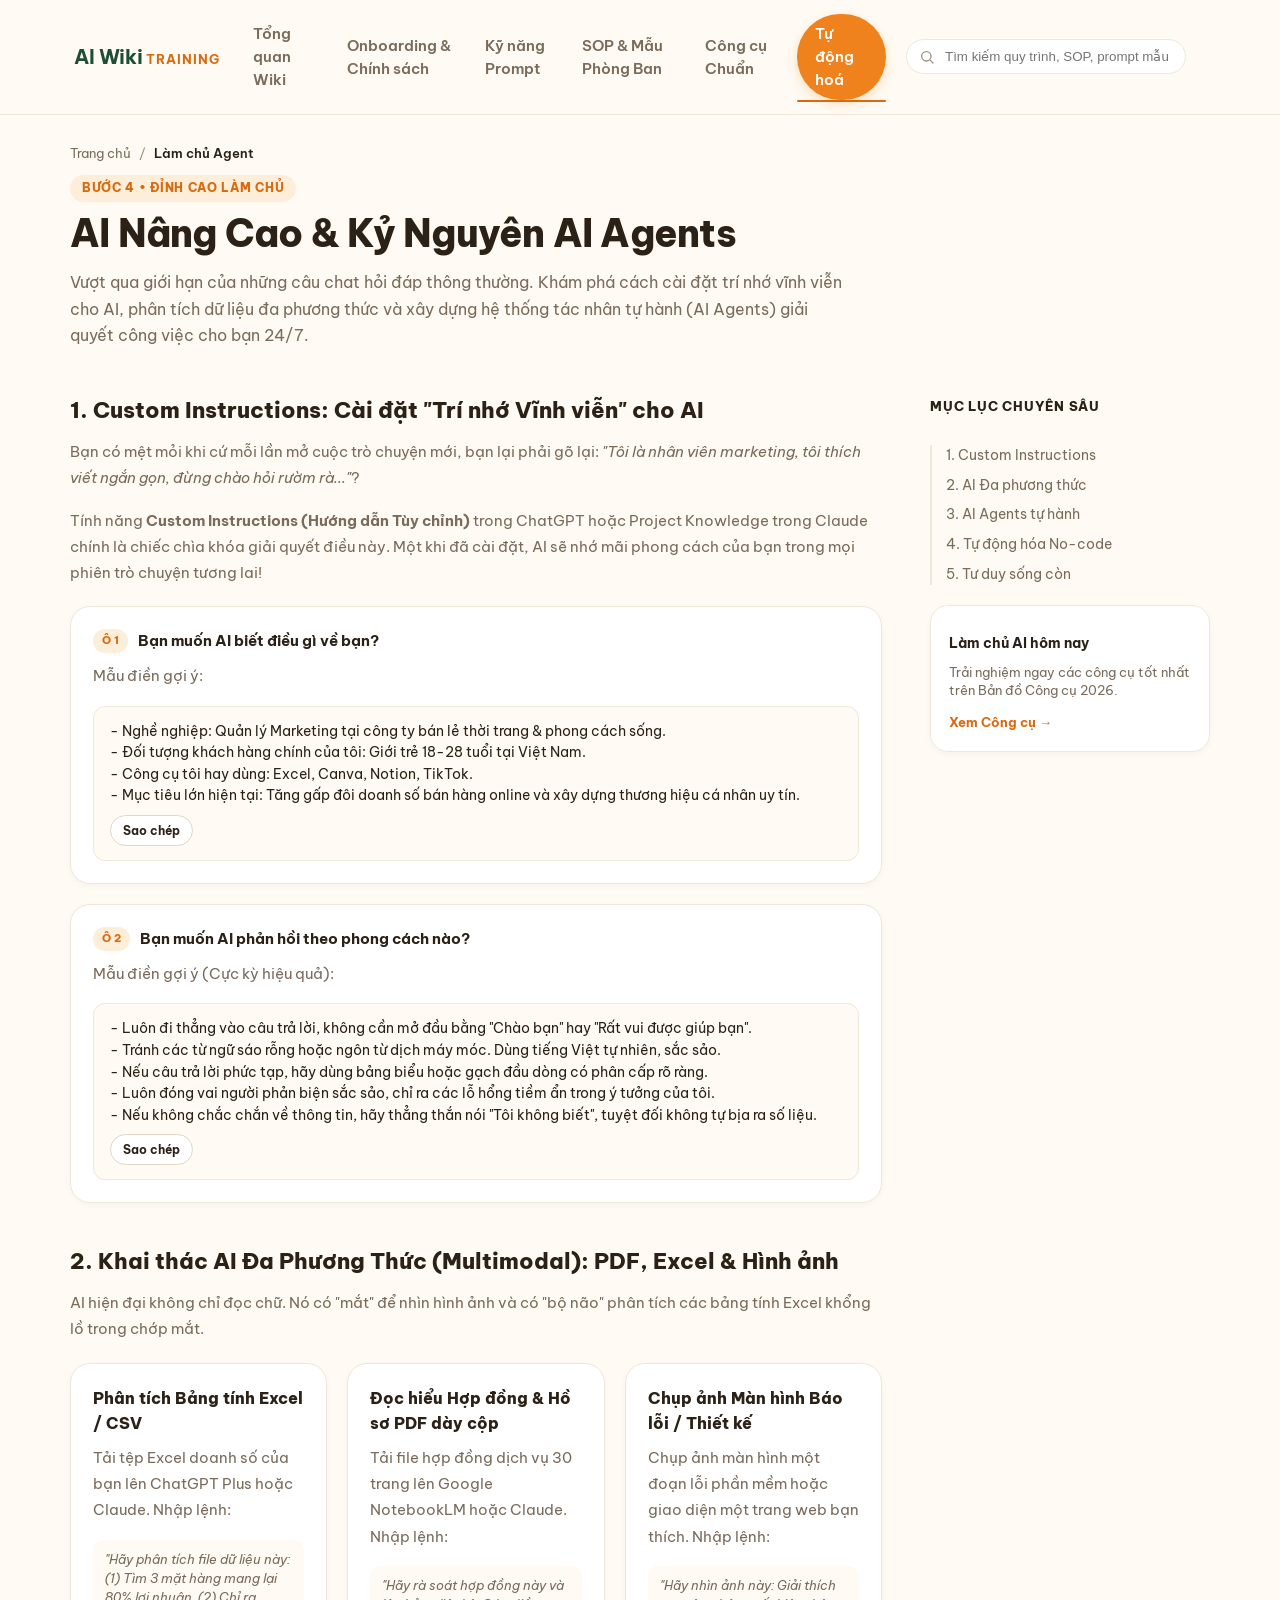
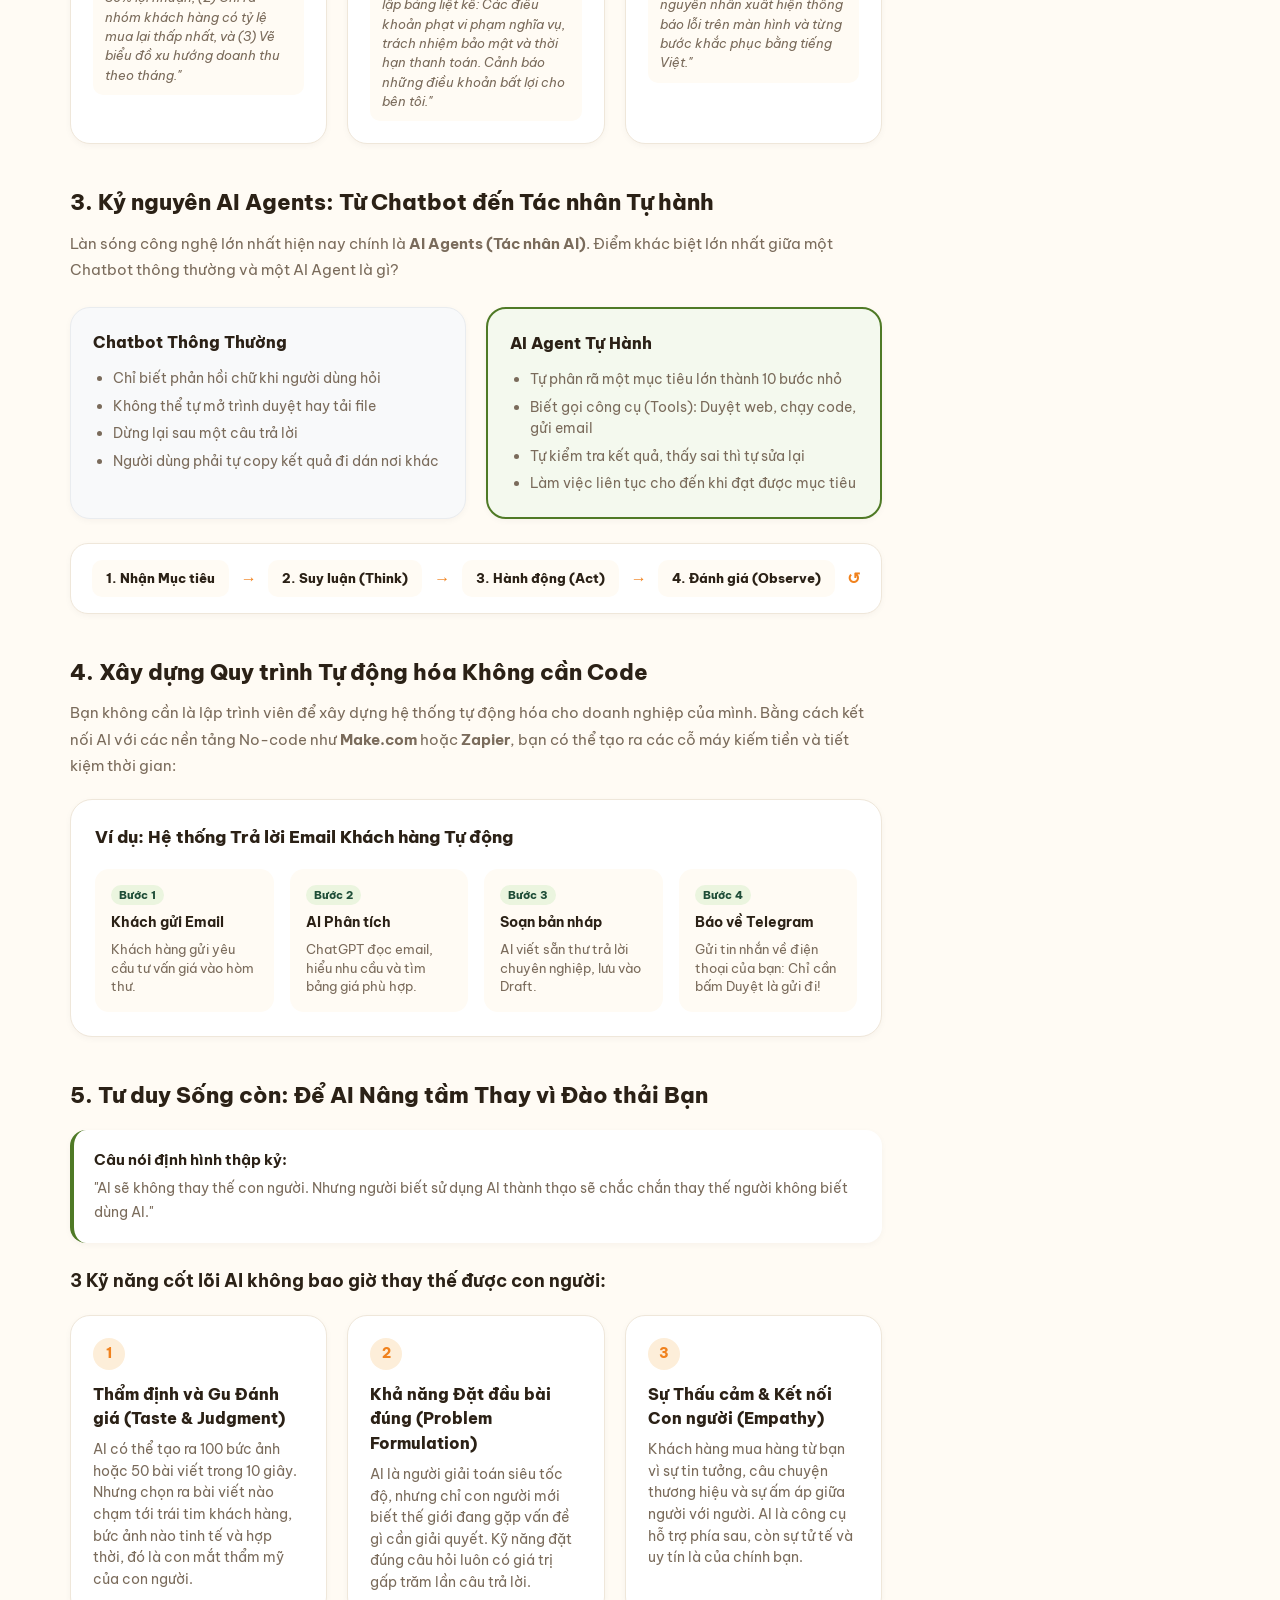
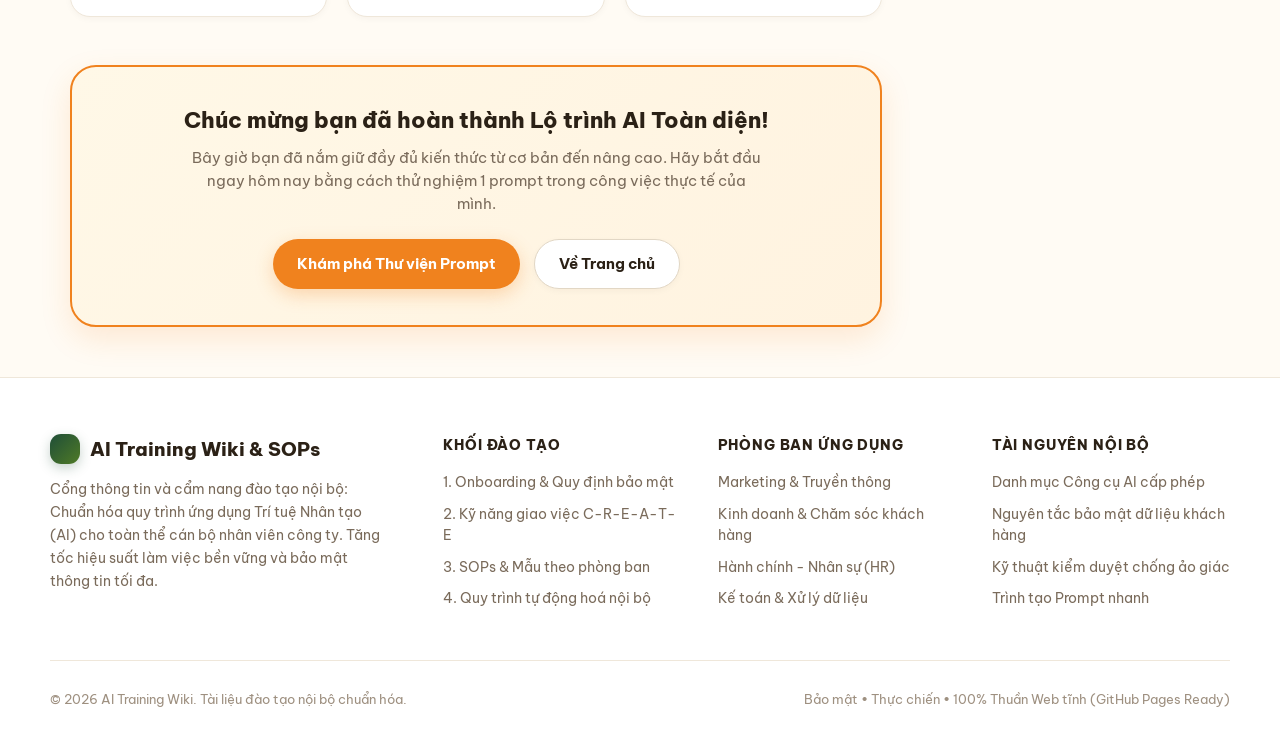
==== commit 6ce250d0: "style: remove all icons and emojis for a clean minimalist vertical wiki layout" ====
--- a/pages/advanced.html
+++ b/pages/advanced.html
@@ -16,7 +16,7 @@
   <div id="page-loader">
     <div class="loader-box">
       <div class="loader-logo-wrap">
-        <div class="brand-icon" style="width:68px;height:68px;font-size:32px;margin:0 auto;box-shadow:0 8px 24px rgba(240,130,30,0.25);">✦</div>
+        <div class="brand-icon" style="width:68px;height:68px;font-size:32px;margin:0 auto;box-shadow:0 8px 24px rgba(240,130,30,0.25);"></div>
       </div>
       <div class="loader-bar-track">
         <div class="loader-bar-fill" id="loader-bar-fill"></div>
@@ -105,7 +105,6 @@
 
           <div class="multi-grid">
             <div class="multi-card">
-              <div class="mc-icon">📊</div>
               <h4>Phân tích Bảng tính Excel / CSV</h4>
               <p>Tải tệp Excel doanh số của bạn lên ChatGPT Plus hoặc Claude. Nhập lệnh:</p>
               <div class="mc-code">
@@ -114,7 +113,6 @@
             </div>
 
             <div class="multi-card">
-              <div class="mc-icon">📑</div>
               <h4>Đọc hiểu Hợp đồng & Hồ sơ PDF dày cộp</h4>
               <p>Tải file hợp đồng dịch vụ 30 trang lên Google NotebookLM hoặc Claude. Nhập lệnh:</p>
               <div class="mc-code">
@@ -123,7 +121,6 @@
             </div>
 
             <div class="multi-card">
-              <div class="mc-icon">🖼️</div>
               <h4>Chụp ảnh Màn hình Báo lỗi / Thiết kế</h4>
               <p>Chụp ảnh màn hình một đoạn lỗi phần mềm hoặc giao diện một trang web bạn thích. Nhập lệnh:</p>
               <div class="mc-code">
@@ -142,7 +139,7 @@
 
           <div class="agent-compare-table">
             <div class="act-col chat">
-              <h4>💬 Chatbot Thông Thường</h4>
+              <h4> Chatbot Thông Thường</h4>
               <ul>
                 <li>Chỉ biết phản hồi chữ khi người dùng hỏi</li>
                 <li>Không thể tự mở trình duyệt hay tải file</li>
@@ -151,7 +148,7 @@
               </ul>
             </div>
             <div class="act-col agent">
-              <h4>⚡ AI Agent Tự Hành</h4>
+              <h4> AI Agent Tự Hành</h4>
               <ul>
                 <li>Tự phân rã một mục tiêu lớn thành 10 bước nhỏ</li>
                 <li>Biết gọi công cụ (Tools): Duyệt web, chạy code, gửi email</li>
@@ -211,7 +208,6 @@
         <section id="tu-duy" class="art-sec">
           <h2>5. Tư duy Sống còn: Để AI Nâng tầm Thay vì Đào thải Bạn</h2>
           <div class="callout success">
-            <div class="callout-icon">💡</div>
             <div class="callout-content">
               <b>Câu nói định hình thập kỷ:</b>
               <p>"AI sẽ không thay thế con người. Nhưng người biết sử dụng AI thành thạo sẽ chắc chắn thay thế người không biết dùng AI."</p>
@@ -242,7 +238,6 @@
 
         <!-- COMPLETION CONGRATS CARD -->
         <div class="congrats-card">
-          <div class="cc-icon">🎉</div>
           <h3>Chúc mừng bạn đã hoàn thành Lộ trình AI Toàn diện!</h3>
           <p>Bây giờ bạn đã nắm giữ đầy đủ kiến thức từ cơ bản đến nâng cao. Hãy bắt đầu ngay hôm nay bằng cách thử nghiệm 1 prompt trong công việc thực tế của mình.</p>
           <div class="cc-actions">
@@ -266,7 +261,7 @@
           </nav>
 
           <div class="sidebar-help-card">
-            <div class="sh-icon">🏆</div>
+            <div class="sh-icon"></div>
             <b>Làm chủ AI hôm nay</b>
             <p>Trải nghiệm ngay các công cụ tốt nhất trên Bản đồ Công cụ 2026.</p>
             <a href="tools.html" class="sh-btn">Xem Công cụ →</a>
--- a/shared/styles.css
+++ b/shared/styles.css
@@ -3710,3 +3710,317 @@
   flex-wrap: wrap;
 }
 .sc-icon { font-size: 20px; line-height: 1; display: inline-flex; align-items: center; justify-content: center; }
+
+/* ===================================================================
+   VERTICAL WIKI / KNOWLEDGE BASE DOCUMENTATION SYSTEM
+   =================================================================== */
+
+.wiki-page-container {
+  max-width: 1440px;
+  margin: 0 auto;
+  display: grid;
+  grid-template-columns: 290px minmax(0, 1fr) 230px;
+  gap: 36px;
+  padding: 24px 20px 80px;
+  position: relative;
+}
+
+@media (max-width: 1200px) {
+  .wiki-page-container {
+    grid-template-columns: 270px minmax(0, 1fr);
+    gap: 28px;
+  }
+  .wiki-right-toc {
+    display: none;
+  }
+}
+
+@media (max-width: 900px) {
+  .wiki-page-container {
+    grid-template-columns: 1fr;
+    padding: 16px 16px 70px;
+  }
+}
+
+/* Left Sidebar Navigation */
+.wiki-sidebar {
+  position: sticky;
+  top: 76px;
+  height: calc(100vh - 96px);
+  overflow-y: auto;
+  padding-right: 14px;
+  display: flex;
+  flex-direction: column;
+  gap: 22px;
+}
+
+.wiki-sidebar::-webkit-scrollbar {
+  width: 4px;
+}
+.wiki-sidebar::-webkit-scrollbar-thumb {
+  background: var(--line-strong);
+  border-radius: 999px;
+}
+
+.wiki-nav-group {
+  display: flex;
+  flex-direction: column;
+  gap: 4px;
+}
+
+.wiki-group-title {
+  font-size: 11px;
+  font-weight: 800;
+  text-transform: uppercase;
+  letter-spacing: 0.08em;
+  color: var(--ink-light);
+  margin-bottom: 6px;
+  padding-left: 10px;
+}
+
+.wiki-nav-item {
+  display: flex;
+  align-items: center;
+  gap: 9px;
+  padding: 8px 12px;
+  border-radius: 10px;
+  font-size: 13.5px;
+  color: var(--ink-soft);
+  text-decoration: none;
+  font-weight: 500;
+  transition: all 0.18s ease;
+  line-height: 1.4;
+}
+
+.wiki-nav-item:hover {
+  background: rgba(240, 130, 30, 0.08);
+  color: var(--orange-dark);
+}
+
+.wiki-nav-item.active {
+  background: var(--green-mist);
+  color: var(--green-dark);
+  font-weight: 700;
+}
+
+.wiki-nav-item .icon {
+  font-size: 15px;
+  flex-shrink: 0;
+}
+
+/* Center Article Content */
+.wiki-doc-article {
+  max-width: 840px;
+  width: 100%;
+  margin: 0 auto;
+}
+
+.doc-chapter {
+  margin-bottom: 64px;
+  padding-bottom: 48px;
+  border-bottom: 1px solid var(--line);
+  scroll-margin-top: 86px;
+}
+
+.doc-chapter:last-child {
+  border-bottom: none;
+}
+
+.chapter-badge {
+  display: inline-flex;
+  align-items: center;
+  gap: 6px;
+  background: var(--orange-mist);
+  color: var(--orange-dark);
+  font-size: 11.5px;
+  font-weight: 800;
+  padding: 4px 12px;
+  border-radius: 999px;
+  text-transform: uppercase;
+  letter-spacing: 0.05em;
+  margin-bottom: 12px;
+}
+
+.doc-chapter h2.chapter-title {
+  font-size: clamp(24px, 2.6vw, 32px);
+  font-weight: 800;
+  color: var(--ink);
+  line-height: 1.25;
+  margin-bottom: 14px;
+  letter-spacing: -0.02em;
+}
+
+.chapter-lead {
+  font-size: 16px;
+  line-height: 1.7;
+  color: var(--ink-soft);
+  margin-bottom: 28px;
+}
+
+.doc-section {
+  margin: 32px 0;
+  scroll-margin-top: 90px;
+}
+
+.doc-section h3 {
+  font-size: 20px;
+  font-weight: 800;
+  color: var(--ink);
+  margin-bottom: 12px;
+  display: flex;
+  align-items: center;
+  gap: 10px;
+}
+
+.doc-section p {
+  font-size: 15px;
+  line-height: 1.75;
+  color: var(--ink-soft);
+  margin-bottom: 16px;
+}
+
+/* SOP Prompt Box with 1-click copy */
+.sop-box {
+  background: var(--paper);
+  border: 1px solid var(--line);
+  border-radius: 18px;
+  padding: 22px;
+  margin: 20px 0 26px;
+  box-shadow: var(--shadow-sm);
+  transition: all 0.2s ease;
+}
+
+.sop-box:hover {
+  border-color: var(--orange);
+  box-shadow: var(--shadow);
+}
+
+.sop-top {
+  display: flex;
+  align-items: center;
+  justify-content: space-between;
+  margin-bottom: 12px;
+  gap: 12px;
+  flex-wrap: wrap;
+}
+
+.sop-title {
+  font-size: 16px;
+  font-weight: 800;
+  color: var(--ink);
+}
+
+.sop-desc {
+  font-size: 13.5px;
+  color: var(--ink-soft);
+  line-height: 1.55;
+  margin-bottom: 14px;
+}
+
+.sop-code-wrapper {
+  background: var(--cream);
+  border: 1px solid var(--line);
+  border-radius: 12px;
+  padding: 14px 16px;
+  position: relative;
+  margin-bottom: 12px;
+}
+
+.sop-pre {
+  font-family: inherit;
+  font-size: 13.5px;
+  line-height: 1.65;
+  color: var(--ink);
+  white-space: pre-wrap;
+  word-break: break-word;
+  max-height: 280px;
+  overflow-y: auto;
+}
+
+/* Right TOC */
+.wiki-right-toc {
+  position: sticky;
+  top: 76px;
+  height: calc(100vh - 96px);
+  overflow-y: auto;
+}
+
+.right-toc-card {
+  border-left: 2px solid var(--line);
+  padding-left: 16px;
+  display: flex;
+  flex-direction: column;
+  gap: 8px;
+}
+
+.right-toc-head {
+  font-size: 12px;
+  font-weight: 800;
+  text-transform: uppercase;
+  color: var(--ink-light);
+  letter-spacing: 0.06em;
+  margin-bottom: 6px;
+}
+
+.toc-anchor {
+  font-size: 13px;
+  color: var(--ink-soft);
+  line-height: 1.4;
+  text-decoration: none;
+  transition: all 0.18s ease;
+}
+
+.toc-anchor:hover, .toc-anchor.is-active {
+  color: var(--orange-dark);
+  font-weight: 700;
+}
+
+/* Mobile Sidebar Drawer */
+@media (max-width: 900px) {
+  .wiki-sidebar {
+    position: fixed;
+    top: 0;
+    left: 0;
+    bottom: 0;
+    width: 290px;
+    height: 100vh;
+    background: var(--cream);
+    z-index: 99999;
+    padding: 24px 20px;
+    box-shadow: 4px 0 24px rgba(0,0,0,0.18);
+    transform: translateX(-100%);
+    transition: transform 0.28s cubic-bezier(0.4, 0, 0.2, 1);
+  }
+  .wiki-sidebar.is-open {
+    transform: translateX(0);
+  }
+  .wiki-backdrop {
+    position: fixed;
+    inset: 0;
+    background: rgba(0,0,0,0.5);
+    z-index: 99998;
+    backdrop-filter: blur(2px);
+    display: none;
+  }
+  .wiki-backdrop.is-open {
+    display: block;
+  }
+  .mobile-menu-trigger {
+    display: flex !important;
+  }
+}
+
+.mobile-menu-trigger {
+  display: none;
+  align-items: center;
+  justify-content: center;
+  width: 38px;
+  height: 38px;
+  border-radius: 10px;
+  background: var(--paper);
+  border: 1px solid var(--line);
+  color: var(--ink);
+  font-size: 18px;
+  cursor: pointer;
+}
+.doc-header { margin-bottom: 32px; padding-bottom: 24px; border-bottom: 1px solid var(--line); }
